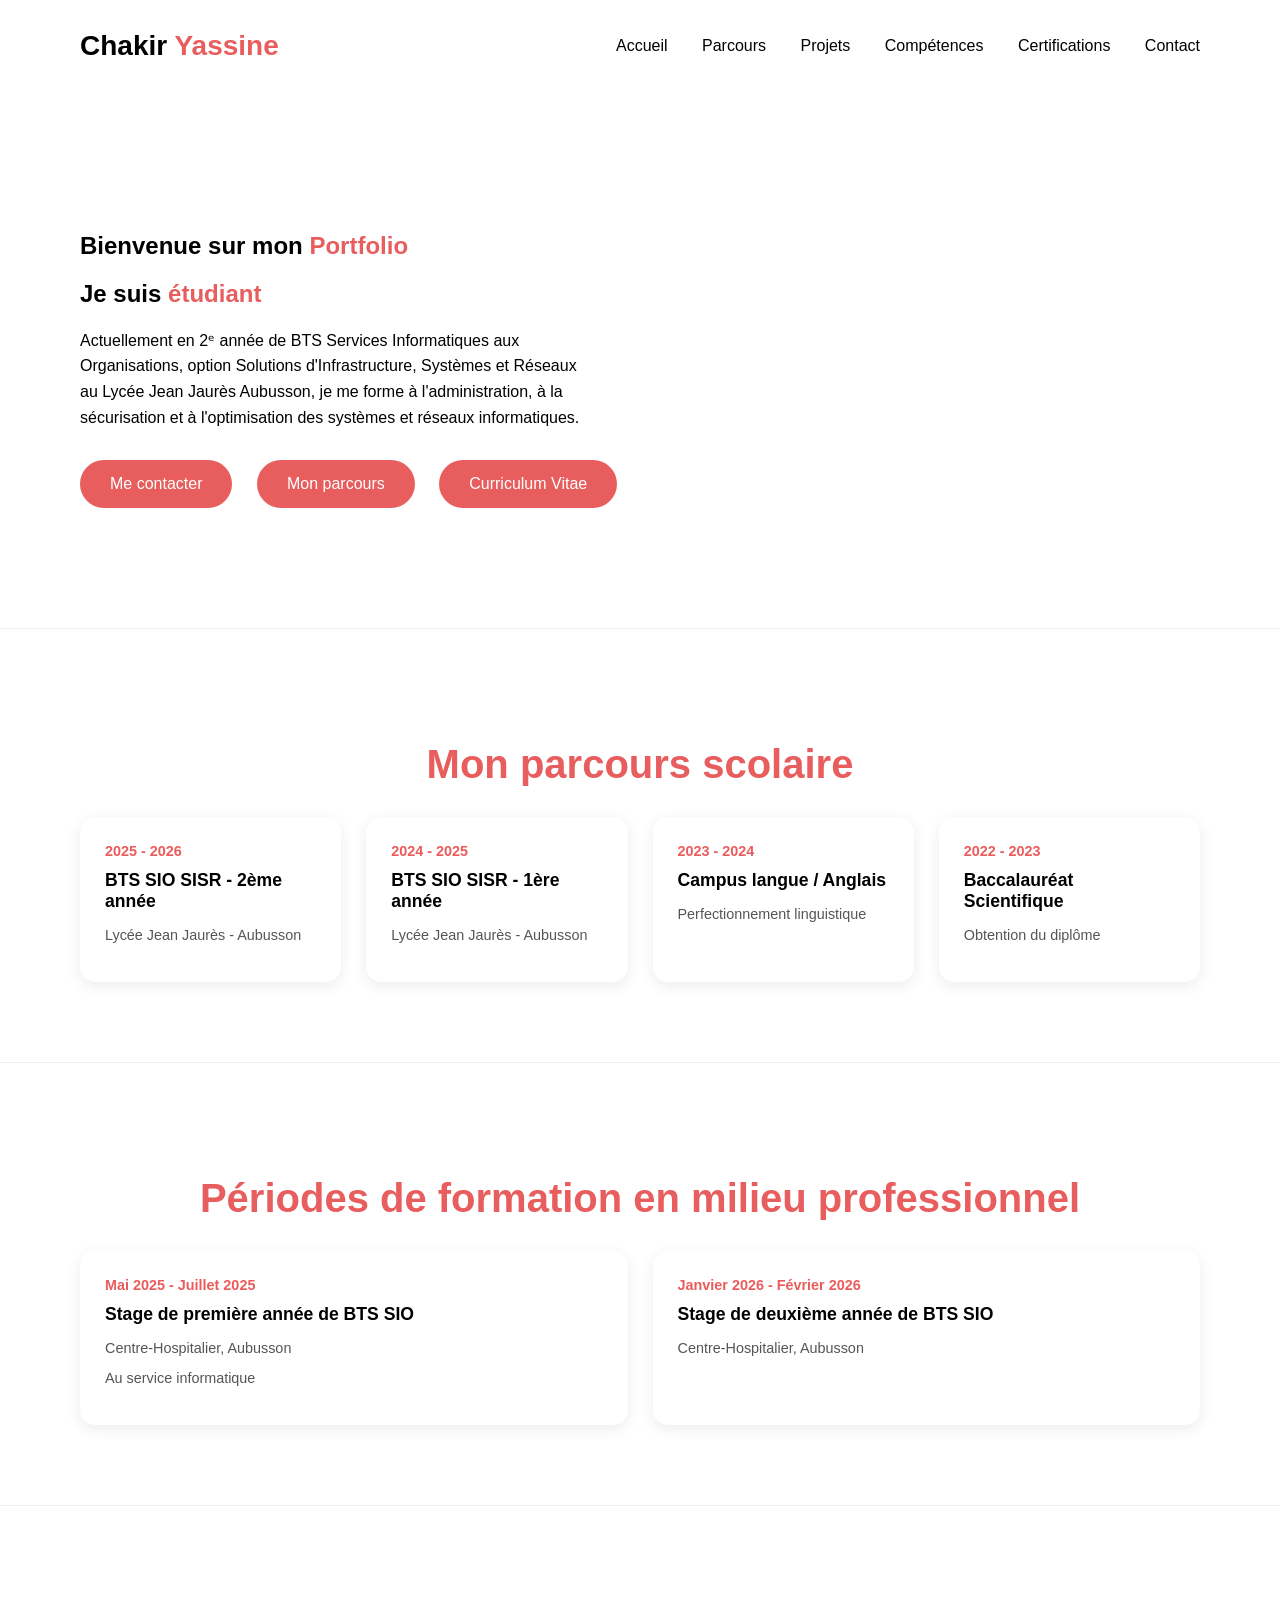
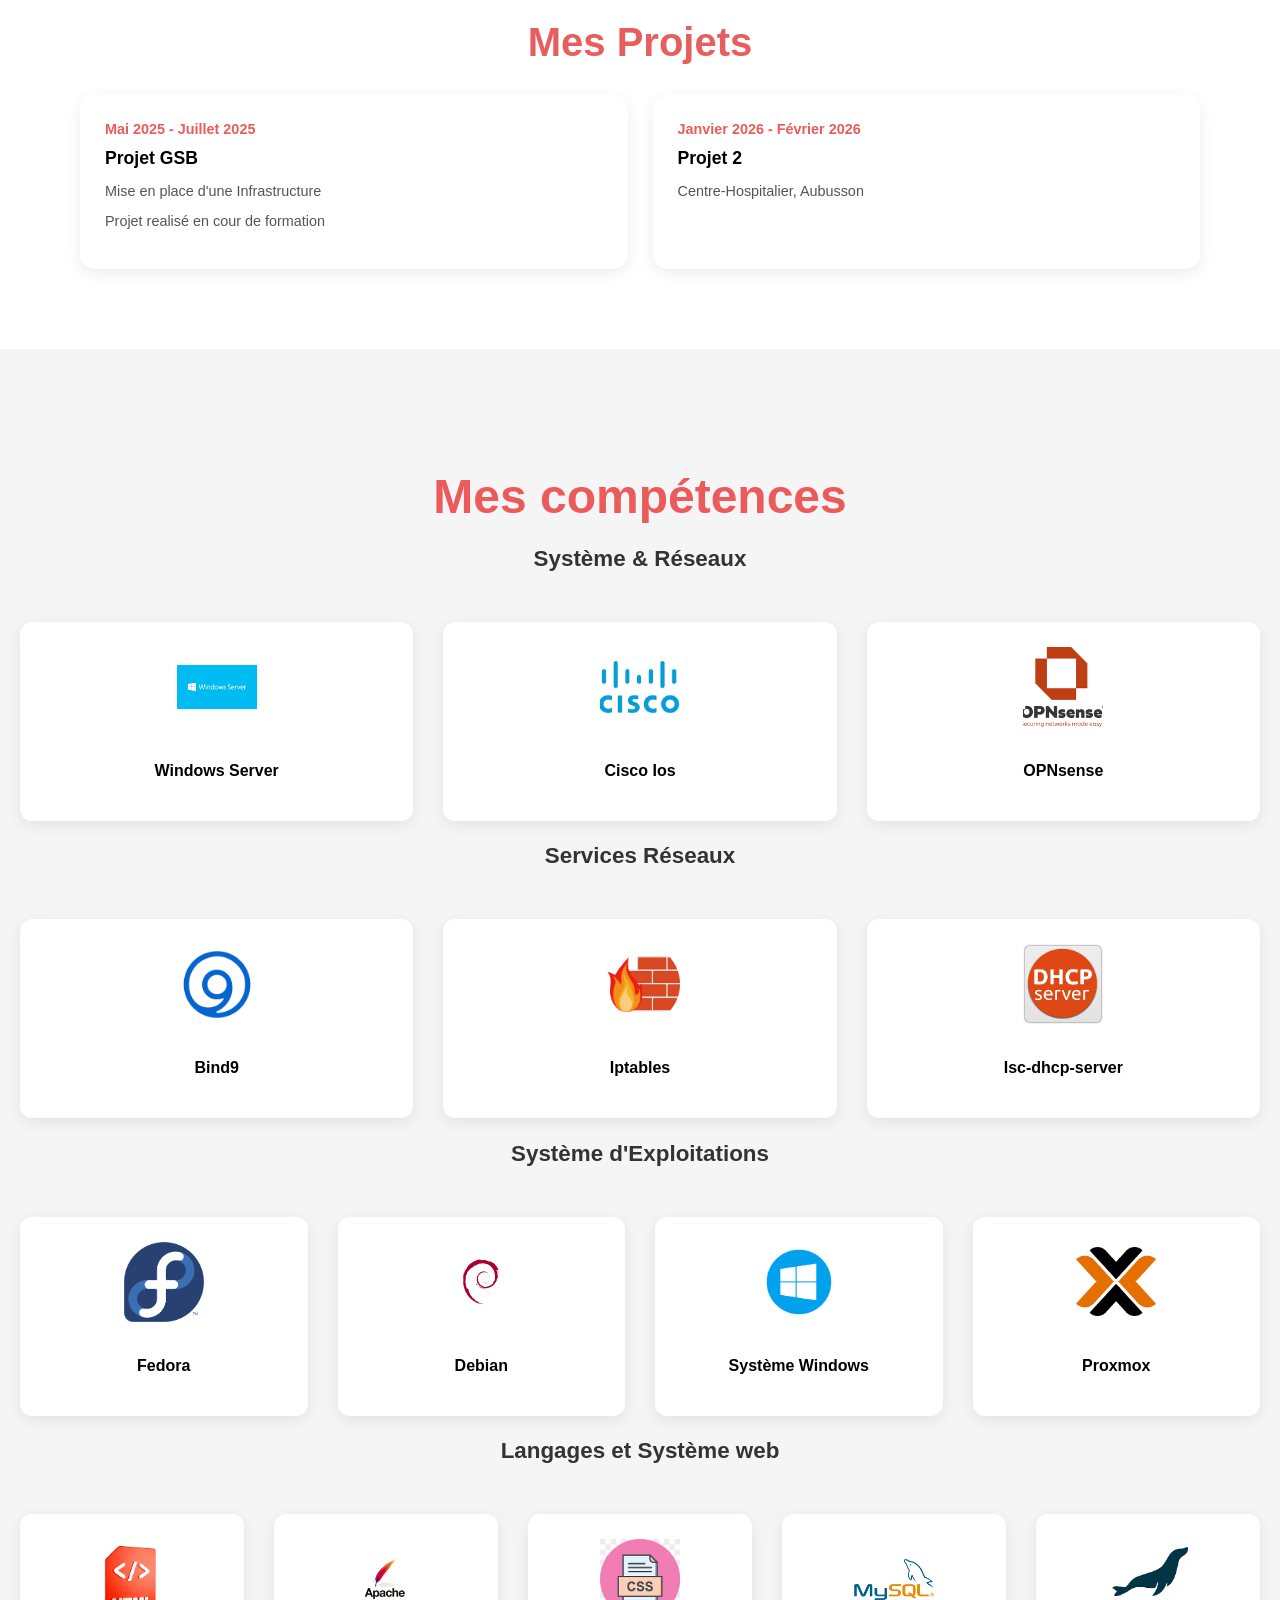
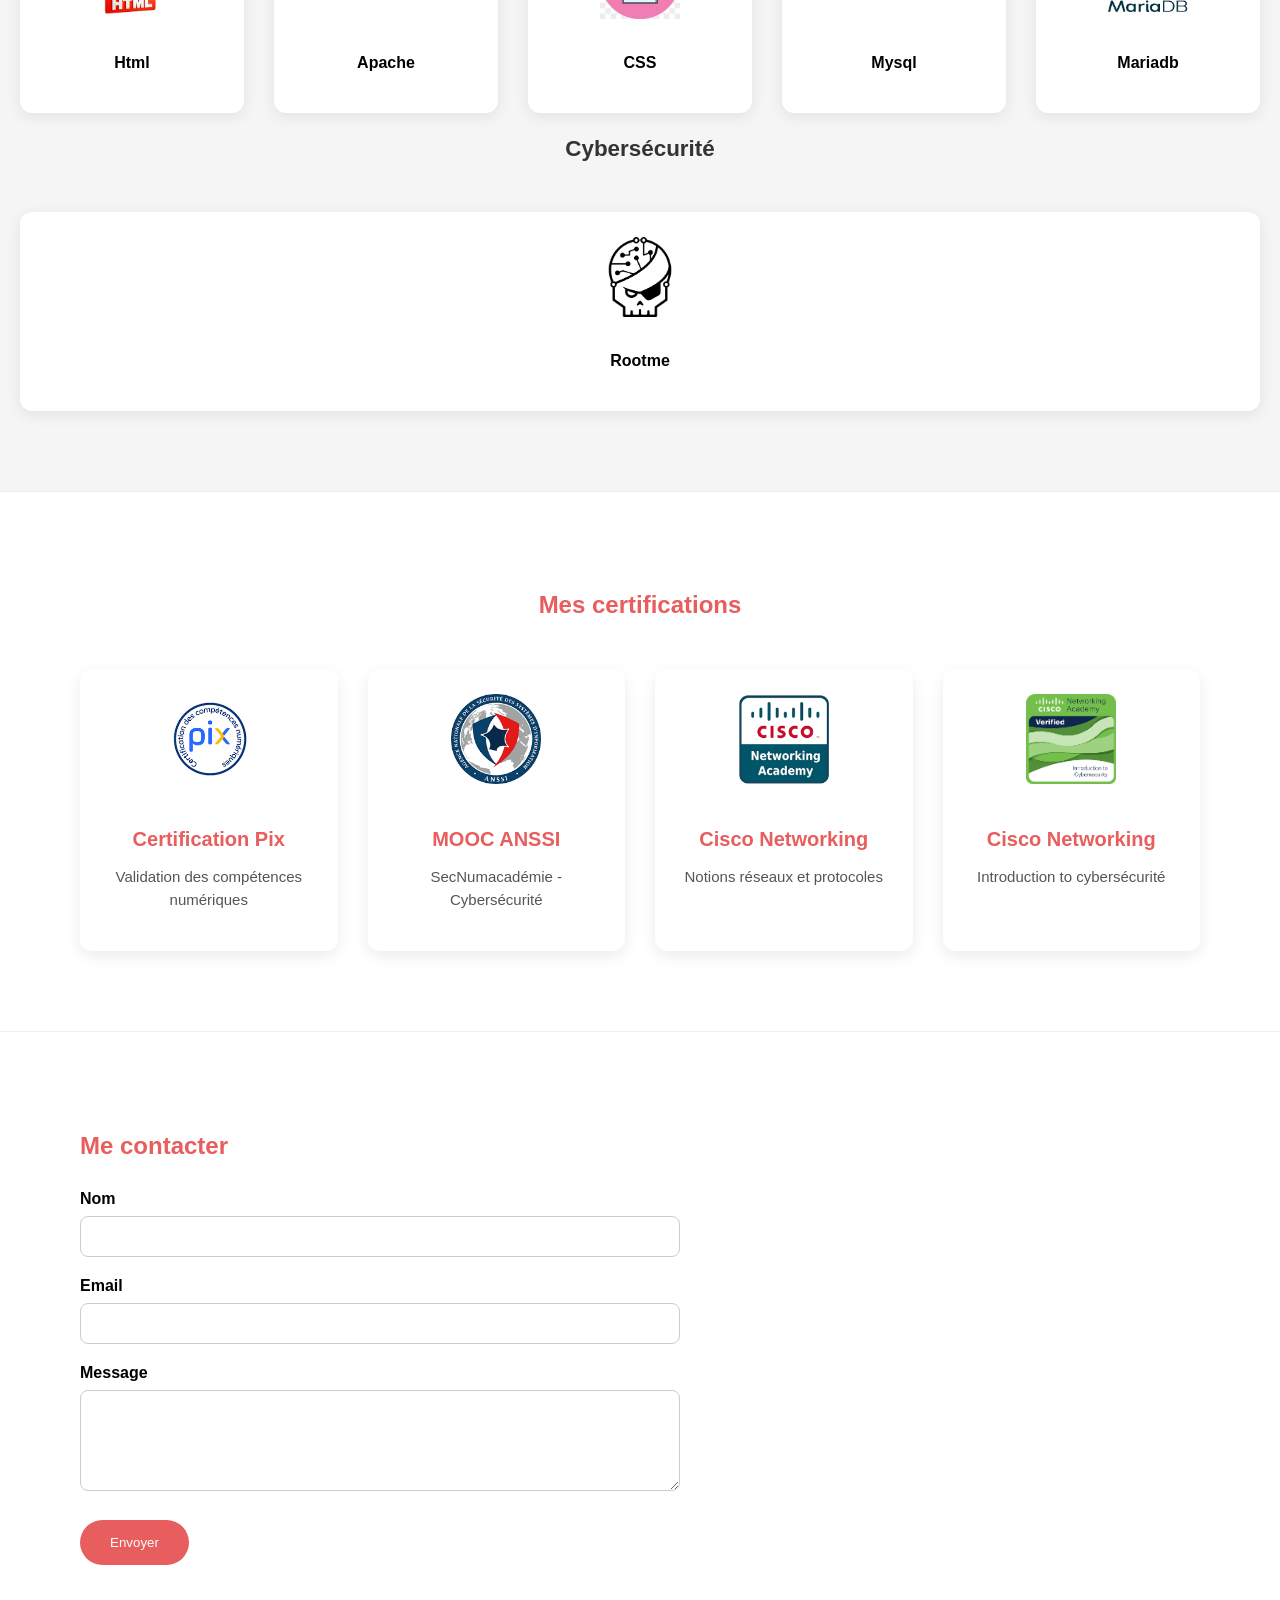
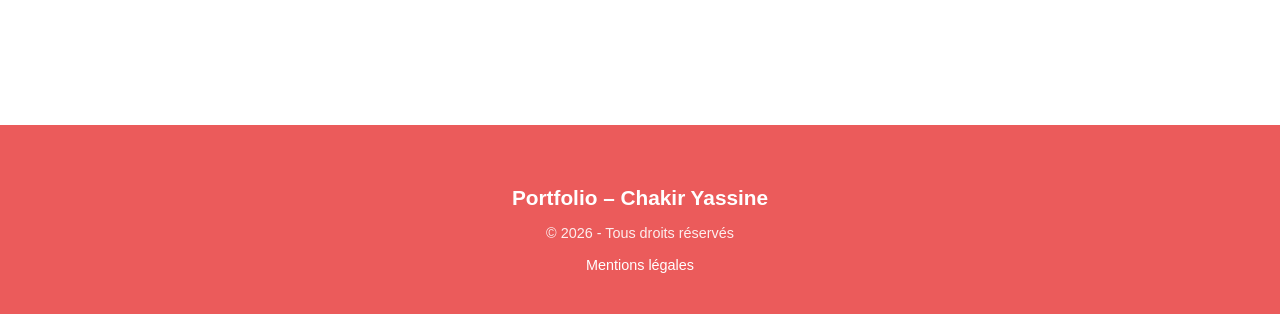
==== index.html @ 7762b2b7 "Update index.html" ====
<!DOCTYPE html>
<html lang="fr">

<head>
    <meta charset="UTF-8">
    <meta name="viewport" content="width=device-width, initial-scale=1.0">
    <title>Portfolio - Chakir Yassine</title>
    <link rel="stylesheet" href="style.css">
</head>

<body>

    <header>
        <div class="logo-nom">
            Chakir <span>Yassine</span>
        </div>

        <nav class="menu-navigation">
            <a href="#accueil">Accueil</a>
            <a href="#parcours">Parcours</a>
            <a href="#projets">Projets</a>
            <a href="#competences">Compétences</a>
            <a href="#certifications">Certifications</a>
            <a href="#contact">Contact</a>
        </nav>
    </header>

    <section id="accueil" class="section-accueil">
        <h1>Bienvenue sur mon <span>Portfolio</span></h1>
        <h2>Je suis <span>étudiant</span></h2>

        <p>
            Actuellement en 2ᵉ année de BTS Services Informatiques aux Organisations, option Solutions d'Infrastructure, Systèmes et Réseaux au Lycée Jean Jaurès Aubusson, je me forme à l'administration, à la sécurisation et à l'optimisation des systèmes et réseaux informatiques.
        </p>

        <div class="zone-boutons">
            <a href="#contact">Me contacter</a>
            <a href="#parcours">Mon parcours</a>
            <a href="cv/cv.pdf" target="_blank">Curriculum Vitae</a>
        </div>
    </section>

    <!-- ===== SECTION PARCOURS SCOLAIRE ===== -->
    <section id="parcours" class="section-contenu">
        <h2 class="titre-parcours">Mon parcours scolaire</h2>

        <div class="parcours-container">

            <a href="#popup-parcours1" class="parcours-card">
                <span class="date">2025 - 2026</span>
                <h3>BTS SIO SISR - 2ème année</h3>
                <p>Lycée Jean Jaurès - Aubusson</p>
            </a>

            <a href="#popup-parcours2" class="parcours-card">
                <span class="date">2024 - 2025</span>
                <h3>BTS SIO SISR - 1ère année</h3>
                <p>Lycée Jean Jaurès - Aubusson</p>
            </a>

            <a href="#popup-parcours3" class="parcours-card">
                <span class="date">2023 - 2024</span>
                <h3>Campus langue / Anglais</h3>
                <p>Perfectionnement linguistique</p>
            </a>

            <a href="#popup-parcours4" class="parcours-card">
                <span class="date">2022 - 2023</span>
                <h3>Baccalauréat Scientifique</h3>
                <p>Obtention du diplôme</p>
            </a>

        </div>
    </section>

    <!-- ===== POPUPS PARCOURS SCOLAIRE ===== -->
    <div id="popup-parcours1" class="popup">
        <div class="popup-content">
            <a href="#" class="close">&times;</a>
            <h2>BTS SIO SISR - 2ème année</h2>
            <p>Lycée Jean Jaurès - Aubusson (2025 - 2026)</p>
            <p>
                Deuxième année de BTS Services Informatiques aux Organisations, option Solutions d'Infrastructure, Systèmes et Réseaux.
                Approfondissement des compétences en administration réseau, sécurité et virtualisation.
            </p>
        </div>
    </div>

    <div id="popup-parcours2" class="popup">
        <div class="popup-content">
            <a href="#" class="close">&times;</a>
            <h2>BTS SIO SISR - 1ère année</h2>
            <p>Lycée Jean Jaurès - Aubusson (2024 - 2025)</p>
            <p>
                <p>
   <p>
    C'est au Lycée Jean Jaurès d'Aubusson que j'ai débuté ma première année de BTS SIO. 
    Cette année a été pour moi une véritable découverte de ce qui se cache réellement derrière 
    l'informatique : les systèmes, les réseaux, les serveurs, tout ce qui fait fonctionner les 
    machines et les échanges de données que l'on utilise au quotidien sans vraiment y penser. 
    J'ai commencé par apprendre les bases : les systèmes d'exploitation, les réseaux, la programmation, 
    la cybersécurité, ainsi que la gestion de projet et le droit du numérique, des matières qui m'ont 
    permis de comprendre les différents aspects du métier. En fin de deuxième semestre, j'ai dû choisir 
    une spécialité entre SLAM (développement logiciel) et SISR (infrastructure, systèmes et réseaux). 
    Mon intérêt pour l'administration réseau et les systèmes m'a naturellement orienté vers l'option SISR.
</p>
</p>
            </p>
			<img src="images/jamot.png" alt="Bts sio" class="popup-img">
			
        </div>
    </div>

    <div id="popup-parcours3" class="popup">
        <div class="popup-content">
            <a href="#" class="close">&times;</a>
            <h2>Campus langue / Anglais</h2>
            <p>Perfectionnement linguistique (2023 - 2024)</p>
            <p>
                <p>
    Durant cette période de 6 mois au sein du Campus Privé de Langue de Boulogne-Billancourt (Paris), 
    j'ai pu me consacrer entièrement à l'apprentissage et au perfectionnement de la langue anglaise. 
    Cette expérience m'a permis de renforcer ma compréhension orale et écrite, d'enrichir mon vocabulaire 
    et d'acquérir de nouvelles compétences linguistiques essentielles pour évoluer dans un environnement 
    professionnel international. Une étape clé dans mon parcours qui m'a donné les bases solides 
    nécessaires pour aborder sereinement le monde de l'informatique en anglais.
</p>
            </p>
			
			<img src="images/anglais.png" alt="Campus langue Anglais" class="popup-img">
			
        </div>
    </div>

    <div id="popup-parcours4" class="popup">
        <div class="popup-content">
            <a href="#" class="close">&times;</a>
            <h2>Baccalauréat Scientifique</h2>
            <p>Obtention du diplôme (2022 - 2023)</p>
            <p>
<p>
    J'ai obtenu mon Baccalauréat Série C au lycée Privée Kibala d'Anjouan, aux Comores. La Série C est une filière 
    scientifique dont les matières principales sont les Mathématiques, la Physique et les Sciences de 
    la Nature. Cette formation m'a apporté une solide base scientifique et un raisonnement logique 
    qui m'ont bien aidé dans la poursuite de mes études en informatique.
</p>
            </p>
			
			<img src="images/Bac.png" alt="Bac scientique" class="popup-img">
        </div>
    </div>

    <!-- ===== SECTION STAGES ===== -->
    <section id="stages" class="section-contenu">

        <h2 class="titre-parcours">Périodes de formation en milieu professionnel</h2>

        <div class="parcours-container">

            <a href="#popup-stage1" class="parcours-card">
                <span class="date">Mai 2025 - Juillet 2025</span>
                <h3>Stage de première année de BTS SIO</h3>
                <p>Centre-Hospitalier, Aubusson</p>
                <p>Au service informatique</p>
            </a>

            <a href="#popup-stage2" class="parcours-card">
                <span class="date">Janvier 2026 - Février 2026</span>
                <h3>Stage de deuxième année de BTS SIO</h3>
                <p>Centre-Hospitalier, Aubusson</p>
            </a>

        </div>

    </section>

    <!-- ===== POPUP STAGE 1 ===== -->
    <div id="popup-stage1" class="popup">
        <div class="popup-content">
            <a href="#" class="close">&times;</a>
            <h2>Stage Administrateur Réseau</h2>
            <p>
                Durant ce stage, j'ai configuré des VLAN, mis en place des règles firewall,
                supervisé le réseau et réalisé du dépannage.
            </p>
        </div>
    </div>

    <!-- ===== POPUP STAGE 2 ===== -->
    <div id="popup-stage2" class="popup">
        <div class="popup-content">
            <a href="#" class="close">&times;</a>
            <h2>Stage Technicien Informatique</h2>
            <p>
                Lors de ce stage, j'ai effectué de la maintenance informatique,
                installé des postes utilisateurs et assisté les utilisateurs.
            </p>
        </div>
    </div>

    <!-- ===== SECTION PROJETS ===== -->
    <section id="projets" class="section-contenu">

        <h2 class="titre-parcours">Mes Projets</h2>

        <div class="parcours-container">

            <a href="#popup-projet1" class="parcours-card">
                <span class="date">Mai 2025 - Juillet 2025</span>
                <h3>Projet GSB</h3>
                <p>Mise en place d'une Infrastructure</p>
                <p>Projet realisé en cour de formation</p>
            </a>

            <a href="#popup-projet2" class="parcours-card">
                <span class="date">Janvier 2026 - Février 2026</span>
                <h3>Projet 2</h3>
                <p>Centre-Hospitalier, Aubusson</p>
            </a>

        </div>

    </section>

    <!-- ===== POPUP PROJET 1 ===== -->
    <div id="popup-projet1" class="popup">
        <div class="popup-content">
            <a href="#" class="close">&times;</a>
            <h2>Projet GSB</h2>
            <p>
               Projet GSB — Mise en place d'une infrastructure réseau
Projet réalisé en équipe de 3 · BTS SIO SISR · 2026

		Contexte
Ce projet a été réalisé dans le cadre de notre formation BTS SIO option SISR. En groupe de 3, nous avons conçu et déployé une infrastructure réseau complète depuis zéro. Les tâches ont été réparties entre les membres de l'équipe et coordonnées via Notion, avec un espace partagé sur Google Drive pour centraliser toute la documentation.

Infrastructure mise en place
L'infrastructure repose sur du matériel physique : un routeur Cisco, un pare-feu Stormshield, un switch de niveau 3 et un switch de niveau 2, ainsi qu'un serveur HP ProLiant configuré en RAID 5. Sur ce serveur, nous avons déployé l'hyperviseur Proxmox hébergeant plusieurs machines virtuelles : OPNsense (pare-feu interne), Windows Server (Active Directory & DNS), des serveurs applicatifs (GLPI, NextCloud, LogAnalyzer), une base de données répliquée, un serveur de journalisation Rsyslog et un poste d'administration sous Fedora.

Organisation réseau
Le réseau comprend 24 VLANs, un plan d'adressage complet, et le routage est assuré entre les différents équipements avec du NAT vers Internet. Avant tout déploiement physique, l'infrastructure a été simulée sur Cisco Packet Tracer afin de valider le plan d'adressage et le fonctionnement global.

Répartition des tâches
Bien que chaque membre ait participé à toutes les étapes du projet, nous nous sommes réparti des responsabilités principales pour avancer efficacement. Pour ma part, je me suis concentré sur la configuration des services et des serveurs. J'ai pris en charge la mise en place du serveur LAP avec les services NextCloud, GLPI et LogAnalyzer, le déploiement de la base de données avec une réplication entre deux instances pour assurer la redondance, ainsi que la mise en œuvre d'une solution de haute disponibilité (HA) au niveau du LAP pour garantir la continuité de service.

Organisation de l'équipe
Nous avons utilisé Notion dès le début du projet pour organiser et suivre l'avancement des tâches. Toute la documentation (schéma réseau, plan d'adressage, fiches de flux) a été maintenue à jour en continu sur Google Drive tout au long du projet.


            </p>
			<img src="images/shema.png" alt="" class="popup-img">
        </div>
    </div>

    <!-- ===== POPUP PROJET 2 ===== -->
    <div id="popup-projet2" class="popup">
        <div class="popup-content">
            <a href="#" class="close">&times;</a>
            <h2>Projet 2</h2>
            <p>
                Lors de ce projet, j'ai effectué de la maintenance informatique,
                installé des postes utilisateurs et assisté les utilisateurs.
            </p>
        </div>
    </div>

    <section class="competences" id="competences">
        <div class="container">
            <h2 class="section-title">Mes compétences</h2>
            <p class="section-subtitle">Système & Réseaux</p>

            <div class="competences-grid">
                <div class="competence-card">
                    <img src="images/server.png" alt="Windows Server">
                    <p>Windows Server</p>
                </div>
                <div class="competence-card">
                    <img src="images/ciscoio.png" alt="Cisco Ios">
                    <p>Cisco Ios</p>
                </div>
                <div class="competence-card">
                    <img src="images/opnsense.png" alt="OPNsense">
                    <p>OPNsense</p>
                </div>
            </div>

            <p class="section-subtitle">Services Réseaux</p>
            <div class="competences-grid">
                <div class="competence-card">
                    <img src="images/bind9.png" alt="Bind9">
                    <p>Bind9</p>
                </div>
                <div class="competence-card">
                    <img src="images/iptable.png" alt="Iptables">
                    <p>Iptables</p>
                </div>
                <div class="competence-card">
                    <img src="images/dhcp.png" alt="Dhcp">
                    <p>Isc-dhcp-server</p>
                </div>
            </div>

            <p class="section-subtitle">Système d'Exploitations</p>
            <div class="competences-grid">
                <div class="competence-card">
                    <img src="images/fedora.png" alt="Fedora">
                    <p>Fedora</p>
                </div>
                <div class="competence-card">
                    <img src="images/debian.png" alt="Debian">
                    <p>Debian</p>
                </div>
                <div class="competence-card">
                    <img src="images/Windows.png" alt="Windows">
                    <p>Système Windows</p>
                </div>
                <div class="competence-card">
                    <img src="images/Proxmox.png" alt="Proxmox">
                    <p>Proxmox</p>
                </div>
            </div>

            <p class="section-subtitle">Langages et Système web</p>
            <div class="competences-grid">
                <div class="competence-card">
                    <img src="images/html.png" alt="Html">
                    <p>Html</p>
                </div>
                <div class="competence-card">
                    <img src="images/apache.png" alt="Apache">
                    <p>Apache</p>
                </div>
                <div class="competence-card">
                    <img src="images/css.png" alt="CSS">
                    <p>CSS</p>
                </div>
                <div class="competence-card">
                    <img src="images/mysql.png" alt="MYSQL">
                    <p>Mysql</p>
                </div>
                <div class="competence-card">
                    <img src="images/mariadb.png" alt="MARIADB">
                    <p>Mariadb</p>
                </div>
            </div>

            <p class="section-subtitle">Cybersécurité</p>
            <div class="competences-grid">
                <div class="competence-card">
                    <img src="images/rootme.png" alt="Rootme">
                    <p>Rootme</p>
                </div>
            </div>

        </div>
    </section>

    <section id="certifications" class="certifications">
        <h2>Mes certifications</h2>
        <div class="grille-certifs">
            <div class="carte-certif">
                <img src="images/pix.png" alt="Certification Pix">
                <h3>Certification Pix</h3>
                <p>Validation des compétences numériques</p>
            </div>
            <div class="carte-certif">
                <img src="images/mooc.png" alt="MOOC ANSSI">
                <h3>MOOC ANSSI</h3>
                <p>SecNumacadémie - Cybersécurité</p>
            </div>
            <div class="carte-certif">
                <img src="images/cisco.png" alt="Certification Cisco">
                <h3>Cisco Networking</h3>
                <p>Notions réseaux et protocoles</p>
            </div>
            <div class="carte-certif">
                <img src="images/cyber.png" alt="certification Cisco">
                <h3>Cisco Networking</h3>
                <p>Introduction to cybersécurité</p>
            </div>
        </div>
    </section>

    <section id="contact" class="section-contenu">
        <h2>Me contacter</h2>
        <form action="mailto:chakiryassinechk7@email.com" method="post" enctype="text/plain" class="formulaire-contact">
            <label for="nom">Nom</label>
            <input type="text" id="nom" name="nom" required>
            <label for="email">Email</label>
            <input type="email" id="email" name="email" required>
            <label for="message">Message</label>
            <textarea id="message" name="message" rows="5" required></textarea>
            <button type="submit">Envoyer</button>
        </form>
    </section>

    <footer class="footer">
        <div class="footer-container">
            <h3 class="footer-title">Portfolio – Chakir Yassine</h3>
            <p class="footer-text">© 2026 - Tous droits réservés</p>
            <div class="footer-links">
                <a href="mentions-legales.html">Mentions légales</a>
            </div>
        </div>
    </footer>

</body>

</html>
---- style.css ----
/* ===== STYLE GLOBAL ===== */

body {
    margin: 0;
    font-family: Arial, Helvetica, sans-serif;
    background: white;
    color: black;
}

/* ===== HEADER ===== */

header {
    display: flex;
    justify-content: space-between;
    align-items: center;
    padding: 30px 80px;
}

.logo-nom {
    font-size: 28px;
    font-weight: bold;
}

.logo-nom span {
    color: #e85d5d;
}

/* ===== MENU NAVIGATION ===== */

.menu-navigation a {
    margin-left: 30px;
    text-decoration: none;
    color: black;
    position: relative;
    padding-bottom: 6px;
    transition: 0.3s;
}

.menu-navigation a::after {
    content: "";
    position: absolute;
    left: 0;
    bottom: 0;
    width: 0;
    height: 2px;
    background-color: #e85d5d;
    transition: 0.3s;
}

.menu-navigation a:hover {
    color: #e85d5d;
}

.menu-navigation a:hover::after {
    width: 100%;
}

/* ===== SECTION ACCUEIL ===== */

.section-accueil {
    padding: 120px 80px;
}

.section-accueil h1 span,
.section-accueil h2 span {
    color: #e85d5d;
}

.section-accueil p {
    max-width: 500px;
    line-height: 1.6;
}

.zone-boutons {
    margin-top: 30px;
}

.zone-boutons a {
    display: inline-block;
    margin-right: 20px;
    padding: 15px 30px;
    background: #e85d5d;
    color: white;
    border-radius: 30px;
    text-decoration: none;
    transition: 0.3s;
}

.zone-boutons a:hover {
    opacity: 0.9;
}

/* ===== SECTIONS GENERALES ===== */

.section-contenu {
    padding: 80px;
    border-top: 1px solid #eee;
}

.section-contenu h2 {
    color: #e85d5d;
    margin-bottom: 30px;
}

.section-contenu ul {
    padding-left: 20px;
    line-height: 1.8;
}

/* ===== CERTIFICATIONS ===== */

.certifications {
    padding: 80px;
    border-top: 1px solid #eee;
    text-align: center;
}

.certifications h2 {
    color: #e85d5d;
    margin-bottom: 50px;
}

.grille-certifs {
    display: grid;
    grid-template-columns: repeat(auto-fit, minmax(220px, 1fr));
    gap: 30px;
}

.carte-certif {
    background: white;
    padding: 25px 20px;
    border-radius: 12px;
    box-shadow: 0 5px 15px rgba(0, 0, 0, 0.08);
    transition: 0.3s;
}

.carte-certif:hover {
    transform: translateY(-5px);
}

.carte-certif img {
    width: 90px;
    height: 90px;
    object-fit: contain;
    margin-bottom: 20px;
}

.carte-certif h3 {
    color: #e85d5d;
    margin-bottom: 10px;
    font-size: 20px;
}

.carte-certif p {
    color: #555;
    font-size: 15px;
    line-height: 1.5;
}

/* ===== FORMULAIRE ===== */

.formulaire-contact {
    max-width: 600px;
}

.formulaire-contact label {
    display: block;
    margin-top: 20px;
    font-weight: bold;
}

.formulaire-contact input,
.formulaire-contact textarea {
    width: 100%;
    padding: 12px;
    margin-top: 8px;
    border-radius: 8px;
    border: 1px solid #ccc;
    box-sizing: border-box;
}

.formulaire-contact button {
    margin-top: 25px;
    padding: 15px 30px;
    background: #e85d5d;
    color: white;
    border: none;
    border-radius: 30px;
    cursor: pointer;
    transition: 0.3s;
}

.formulaire-contact button:hover {
    opacity: 0.9;
}

.competences {
  padding: 80px 20px;
  background: #f5f5f5;
}

.competences .section-title {
  text-align: center;
  font-size: 3rem;
  color: #eb5b5b;
  margin-bottom: 10px;
}

.competences .section-subtitle {
  text-align: center;
  font-size: 1.4rem;
  color: #333;
  margin-bottom: 50px;
  font-weight: 600;
}

.competences-grid {
  display: grid;
  grid-template-columns: repeat(auto-fit, minmax(180px, 1fr));
  gap: 30px;
}

.competence-card {
  background: #fff;
  border-radius: 12px;
  padding: 25px;
  text-align: center;
  box-shadow: 0 4px 15px rgba(0,0,0,0.08);
  transition: transform 0.3s ease;
}

.competence-card:hover {
  transform: translateY(-5px);
}

.competence-card img {
  width: 80px;
  height: 80px;
  object-fit: contain;
  margin-bottom: 15px;
}

.competence-card p {
  font-size: 1rem;
  font-weight: 600;
  color: #000;
}

.titre-parcours {
  text-align: center;
  color: #eb5b5b;
  font-size: 2.5rem;
  margin-bottom: 50px;
}

.parcours-container {
  display: grid;
  grid-template-columns: repeat(auto-fit, minmax(250px, 1fr));
  gap: 25px;
}

.parcours-card {
  background: #fff;
  padding: 25px;
  border-radius: 15px;
  box-shadow: 0 4px 15px rgba(0,0,0,0.08);
  transition: transform 0.3s ease;
  text-decoration: none;
  color: inherit;
}

.parcours-card:hover {
  transform: translateY(-5px);
}

.parcours-card .date {
  color: #eb5b5b;
  font-weight: bold;
  font-size: 0.9rem;
}

.parcours-card h3 {
  margin: 10px 0;
  font-size: 1.1rem;
  color: #000;
}

.parcours-card p {
  color: #555;
  font-size: 0.9rem;
}

/* ===== POPUP ===== */

.popup {
  position: fixed;
  top: 0;
  left: 0;
  width: 100%;
  height: 100%;
  background: rgba(0,0,0,0.6);
  display: none;
  justify-content: center;
  align-items: center;
  z-index: 1000;
}

.popup:target {
  display: flex;
}

/* Fenêtre agrandie */
.popup-content {
  background: #fff;
  padding: 50px 45px;
  border-radius: 15px;
  width: 680px;
  max-width: 90vw;
  max-height: 80vh;
  overflow-y: auto;
  text-align: left;
  position: relative;
}

.popup-content h2 {
  color: #e85d5d;
  margin-top: 0;
  margin-bottom: 15px;
  font-size: 1.6rem;
}

.popup-content p {
  color: #333;
  line-height: 1.7;
  font-size: 1rem;
  margin-bottom: 12px;
}

.close {
  position: absolute;
  top: 15px;
  right: 20px;
  font-size: 28px;
  text-decoration: none;
  color: black;
}

/* ===== FOOTER ===== */

.footer {
  background: #eb5b5b;
  color: #ffffff;
  padding: 40px 20px;
  margin-top: 80px;
}

.footer-container {
  max-width: 1000px;
  margin: 0 auto;
  text-align: center;
}

.footer-title {
  font-size: 1.3rem;
  margin-bottom: 10px;
  font-weight: 600;
}

.footer-text {
  font-size: 0.9rem;
  margin-bottom: 15px;
  opacity: 0.9;
}

.footer-links a {
  color: #ffffff;
  text-decoration: none;
  font-size: 0.9rem;
  font-weight: 500;
  margin: 0 5px;
}

.separator {
  margin: 0 5px;
}

.footer-links a:hover {
  text-decoration: underline;
}

.popup-img {
  width: 50%;
  border-radius: 8px;
  margin-top: 15px;
  display: block;
  margin-left: auto;
  margin-right: auto;
}
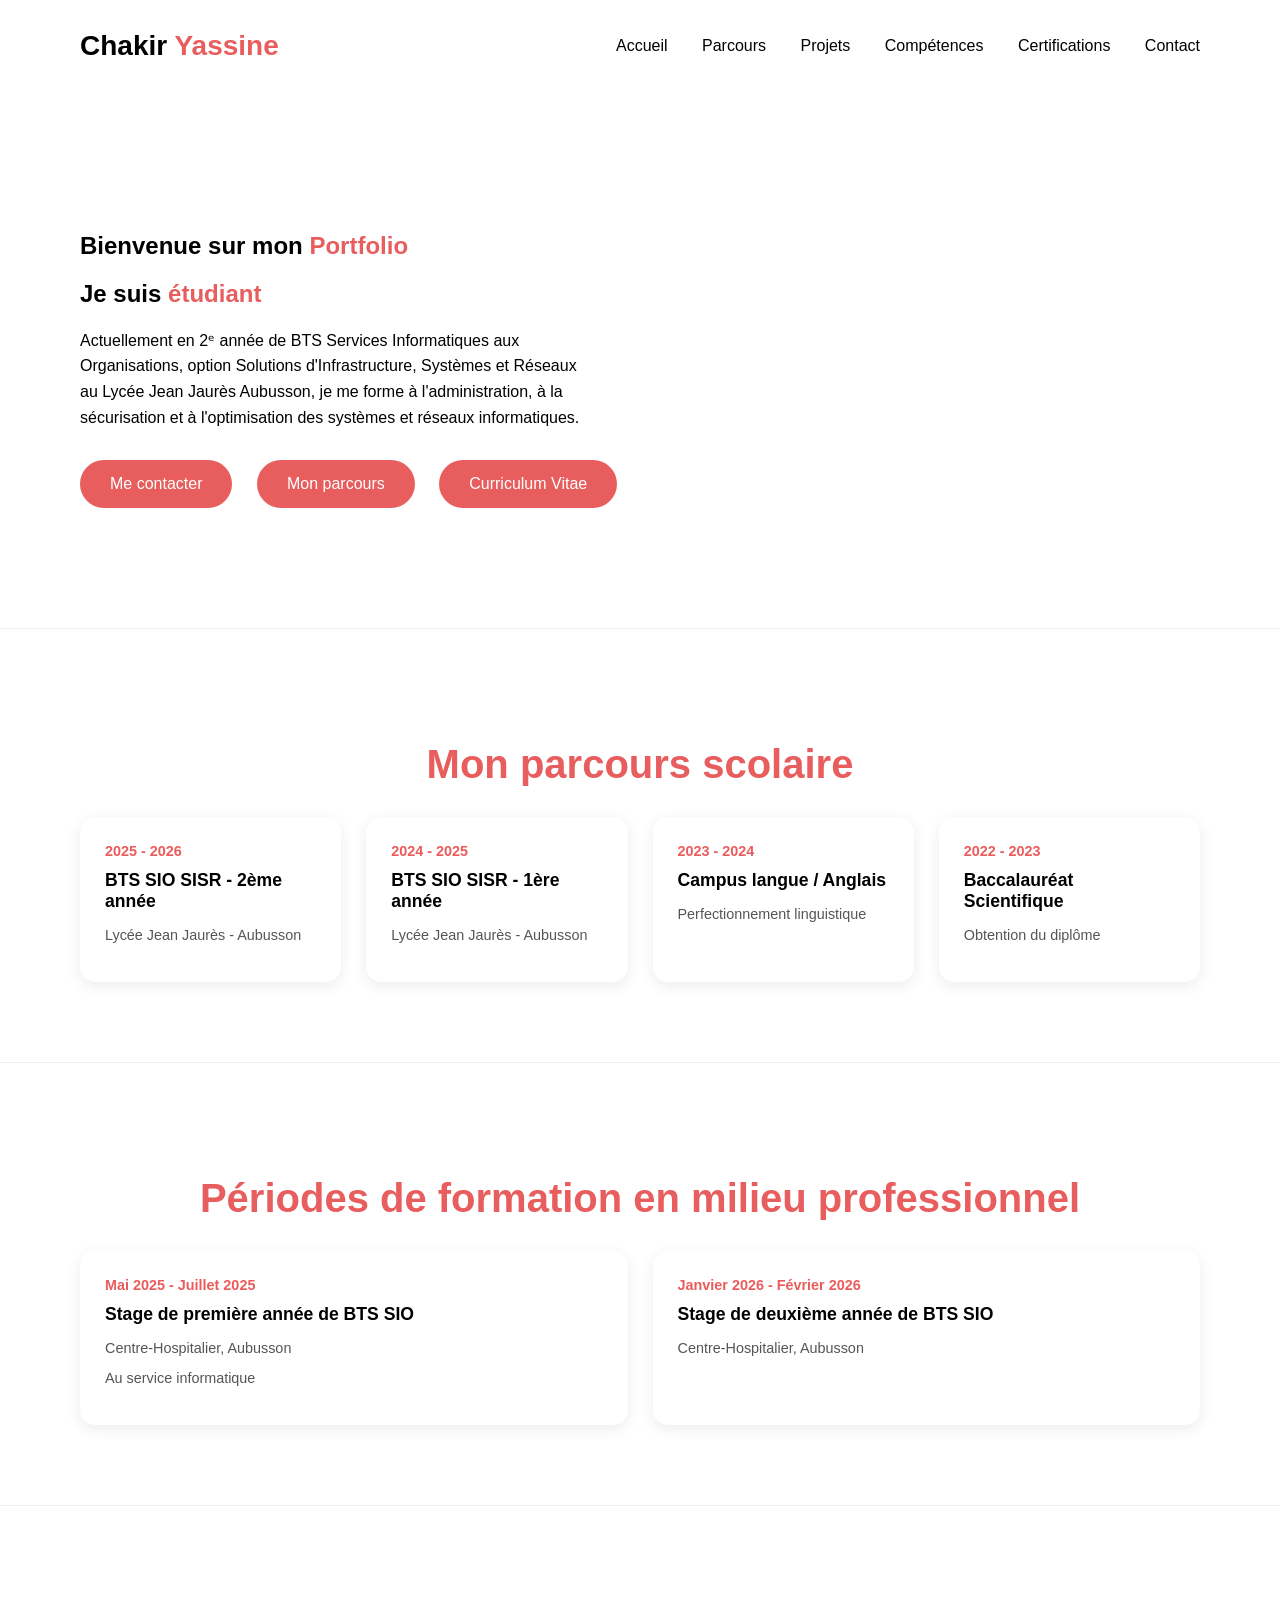
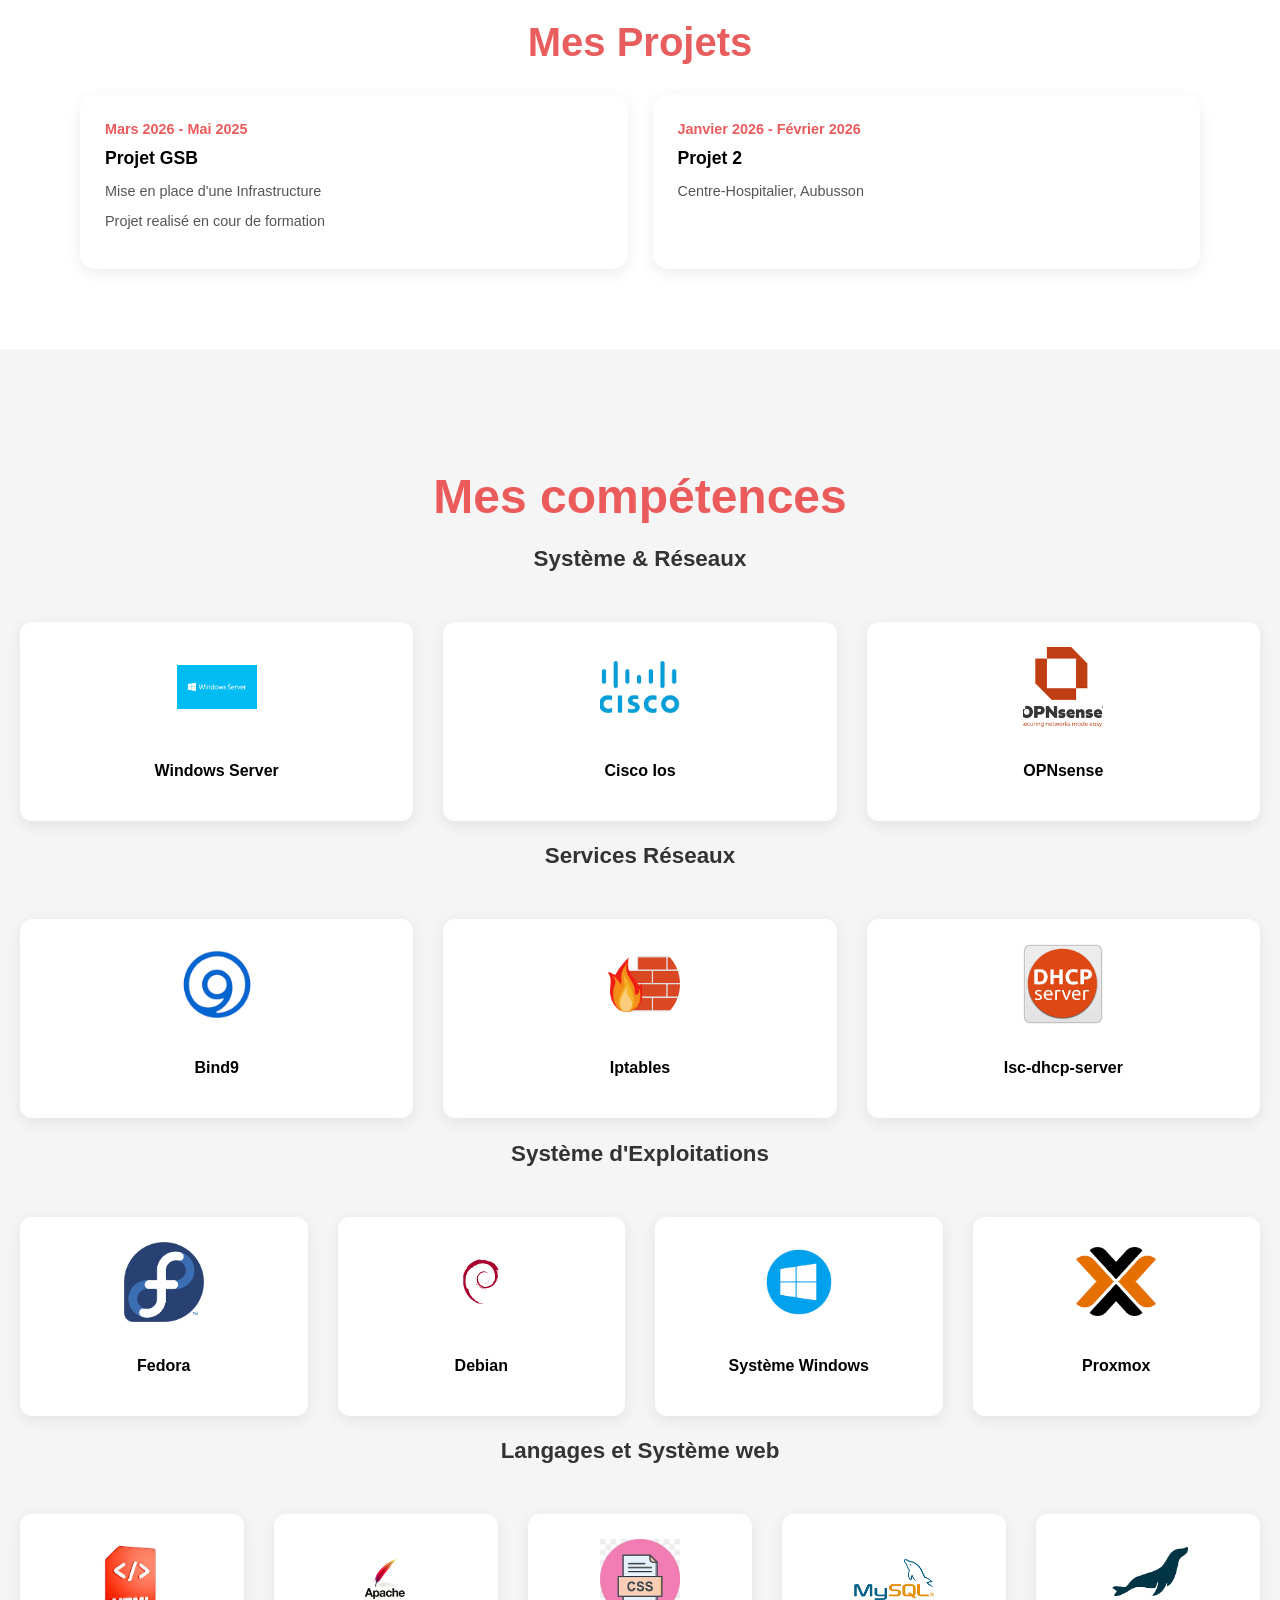
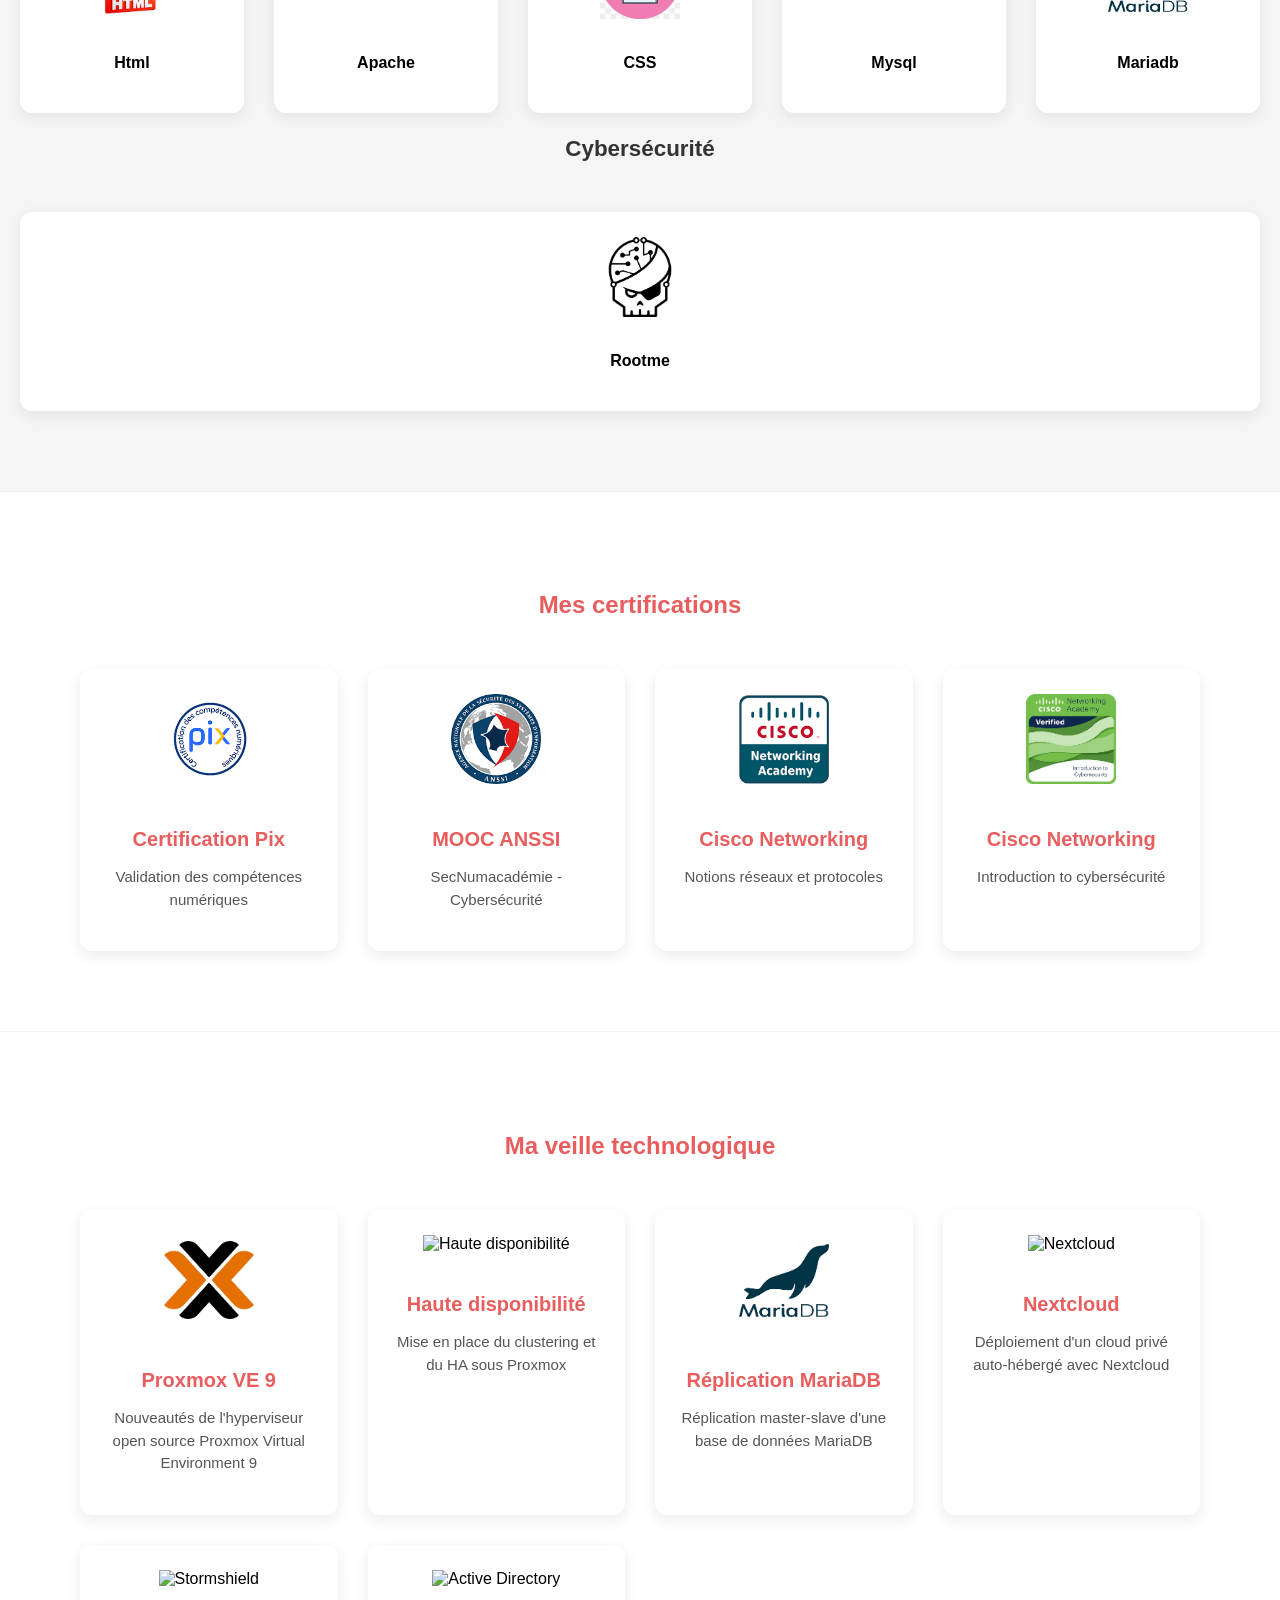
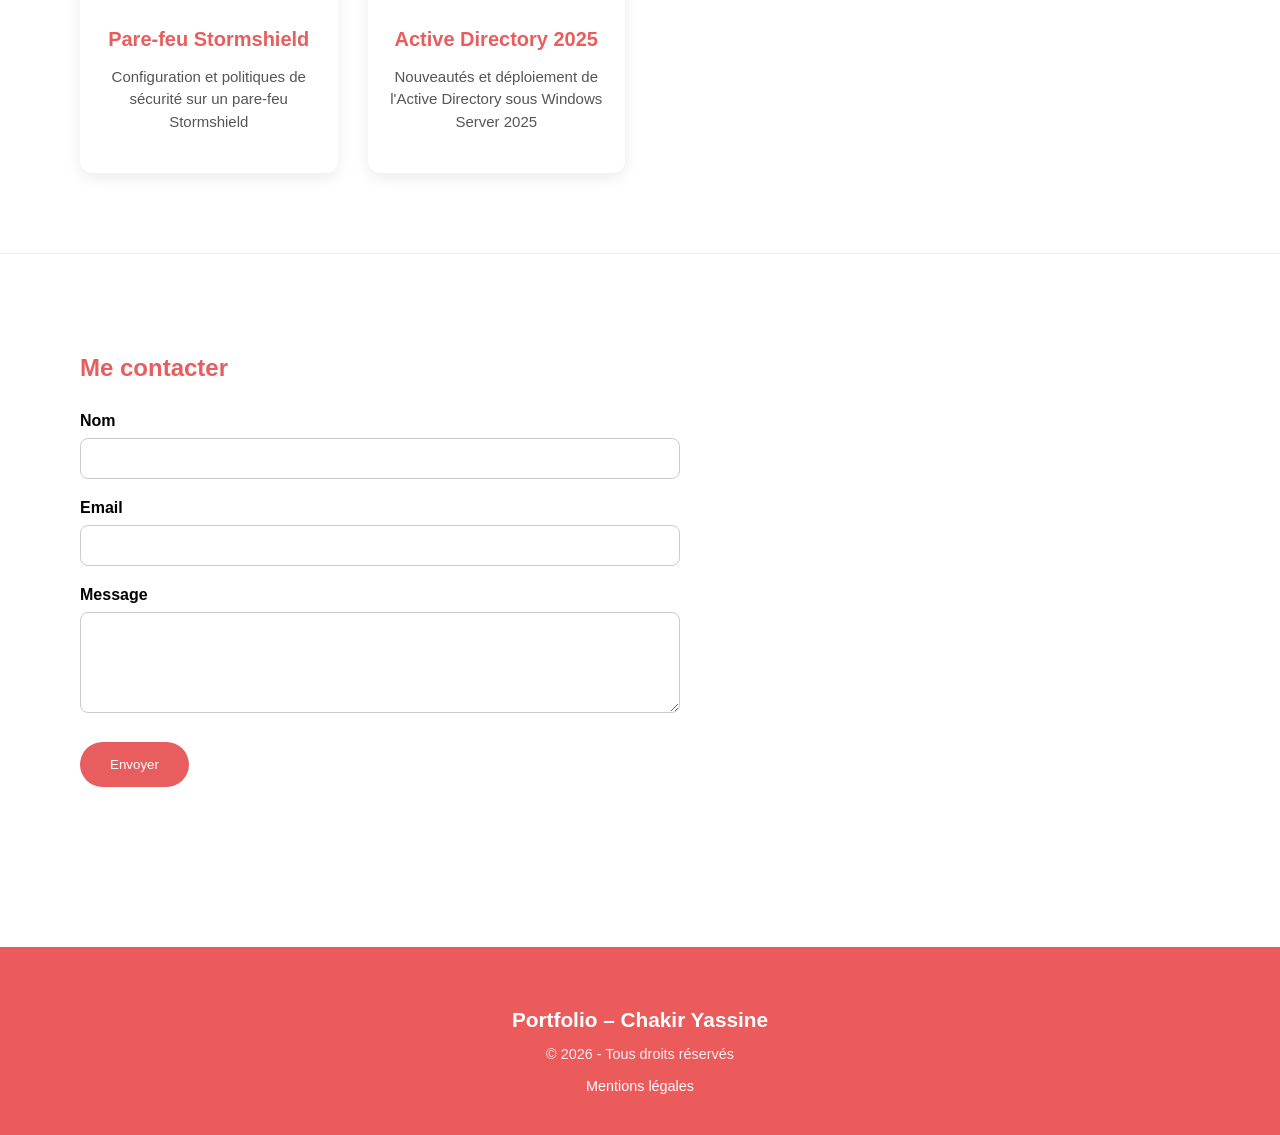
==== commit fef4f0e1: "mon portfolio" ====
--- a/index.html
+++ b/index.html
@@ -206,7 +206,7 @@
         <div class="parcours-container">
 
             <a href="#popup-projet1" class="parcours-card">
-                <span class="date">Mai 2025 - Juillet 2025</span>
+                <span class="date">Mars 2026 -  Mai 2025</span>
                 <h3>Projet GSB</h3>
                 <p>Mise en place d'une Infrastructure</p>
                 <p>Projet realisé en cour de formation</p>
@@ -234,17 +234,20 @@
 		Contexte
 Ce projet a été réalisé dans le cadre de notre formation BTS SIO option SISR. En groupe de 3, nous avons conçu et déployé une infrastructure réseau complète depuis zéro. Les tâches ont été réparties entre les membres de l'équipe et coordonnées via Notion, avec un espace partagé sur Google Drive pour centraliser toute la documentation.
 
-Infrastructure mise en place
+Infrastructure mise en place:
 L'infrastructure repose sur du matériel physique : un routeur Cisco, un pare-feu Stormshield, un switch de niveau 3 et un switch de niveau 2, ainsi qu'un serveur HP ProLiant configuré en RAID 5. Sur ce serveur, nous avons déployé l'hyperviseur Proxmox hébergeant plusieurs machines virtuelles : OPNsense (pare-feu interne), Windows Server (Active Directory & DNS), des serveurs applicatifs (GLPI, NextCloud, LogAnalyzer), une base de données répliquée, un serveur de journalisation Rsyslog et un poste d'administration sous Fedora.
 
-Organisation réseau
+
+Organisation réseau:
 Le réseau comprend 24 VLANs, un plan d'adressage complet, et le routage est assuré entre les différents équipements avec du NAT vers Internet. Avant tout déploiement physique, l'infrastructure a été simulée sur Cisco Packet Tracer afin de valider le plan d'adressage et le fonctionnement global.
 
-Répartition des tâches
+
+Répartition des tâches:
 Bien que chaque membre ait participé à toutes les étapes du projet, nous nous sommes réparti des responsabilités principales pour avancer efficacement. Pour ma part, je me suis concentré sur la configuration des services et des serveurs. J'ai pris en charge la mise en place du serveur LAP avec les services NextCloud, GLPI et LogAnalyzer, le déploiement de la base de données avec une réplication entre deux instances pour assurer la redondance, ainsi que la mise en œuvre d'une solution de haute disponibilité (HA) au niveau du LAP pour garantir la continuité de service.
 
-Organisation de l'équipe
-Nous avons utilisé Notion dès le début du projet pour organiser et suivre l'avancement des tâches. Toute la documentation (schéma réseau, plan d'adressage, fiches de flux) a été maintenue à jour en continu sur Google Drive tout au long du projet.
+
+Répartition des tâches:
+Bien que chaque membre ait participé à toutes les étapes du projet, nous nous sommes réparti des responsabilités principales pour avancer efficacement. Sur Proxmox, je me suis concentré sur la mise en place du serveur LAP hébergeant les services NextCloud et GLPI, le déploiement de la base de données avec une réplication entre deux instances pour assurer la redondance, ainsi que la mise en œuvre d'une solution de haute disponibilité (HA) au niveau du LAP. J'ai également configuré le DNS sur Windows Server pour le domaine intranet, en assurant la résolution des différents services que j'avais mis en place.
 
 
             </p>
@@ -380,6 +383,52 @@
             </div>
         </div>
     </section>
+	
+	<section id="veille" class="certifications">
+    <h2>Ma veille technologique</h2>
+    <div class="grille-certifs">
+
+        <a href="https://www.lebigdata.fr/proxmox-ve-9-0" target="_blank" class="carte-certif" style="text-decoration:none; color:inherit;">
+            <img src="images/proxmox.png" alt="Proxmox VE 9">
+            <h3>Proxmox VE 9</h3>
+            <p>Nouveautés de l'hyperviseur open source Proxmox Virtual Environment 9</p>
+        </a>
+
+        <a href="https://www.it-connect.fr/haute-disponibilite-proxmox/" target="_blank" class="carte-certif" style="text-decoration:none; color:inherit;">
+            <img src="images/ha.png" alt="Haute disponibilité">
+            <h3>Haute disponibilité</h3>
+            <p>Mise en place du clustering et du HA sous Proxmox</p>
+        </a>
+
+        <a href="https://www.it-connect.fr/replication-mariadb/" target="_blank" class="carte-certif" style="text-decoration:none; color:inherit;">
+            <img src="images/mariadb.png" alt="Réplication MariaDB">
+            <h3>Réplication MariaDB</h3>
+            <p>Réplication master-slave d'une base de données MariaDB</p>
+        </a>
+
+        <a href="https://www.it-connect.fr/nextcloud-installation/" target="_blank" class="carte-certif" style="text-decoration:none; color:inherit;">
+            <img src="images/nextcloud.png" alt="Nextcloud">
+            <h3>Nextcloud</h3>
+            <p>Déploiement d'un cloud privé auto-hébergé avec Nextcloud</p>
+        </a>
+
+        <a href="https://www.it-connect.fr/pare-feu-stormshield/" target="_blank" class="carte-certif" style="text-decoration:none; color:inherit;">
+            <img src="images/stormshield.png" alt="Stormshield">
+            <h3>Pare-feu Stormshield</h3>
+            <p>Configuration et politiques de sécurité sur un pare-feu Stormshield</p>
+        </a>
+
+        <a href="https://www.it-connect.fr/active-directory-windows-server-2025/" target="_blank" class="carte-certif" style="text-decoration:none; color:inherit;">
+            <img src="images/ad.png" alt="Active Directory">
+            <h3>Active Directory 2025</h3>
+            <p>Nouveautés et déploiement de l'Active Directory sous Windows Server 2025</p>
+        </a>
+
+    </div>
+</section>
+	
+	
+	
 
     <section id="contact" class="section-contenu">
         <h2>Me contacter</h2>
--- a/style.css
+++ b/style.css
@@ -395,4 +395,15 @@
   display: block;
   margin-left: auto;
   margin-right: auto;
+}
+
+.carte-certif a {
+    text-decoration: none;
+    color: inherit;
+}
+
+.carte-certif:hover {
+    transform: translateY(-5px);
+    transition: transform 0.2s ease;
+    cursor: pointer;
 }
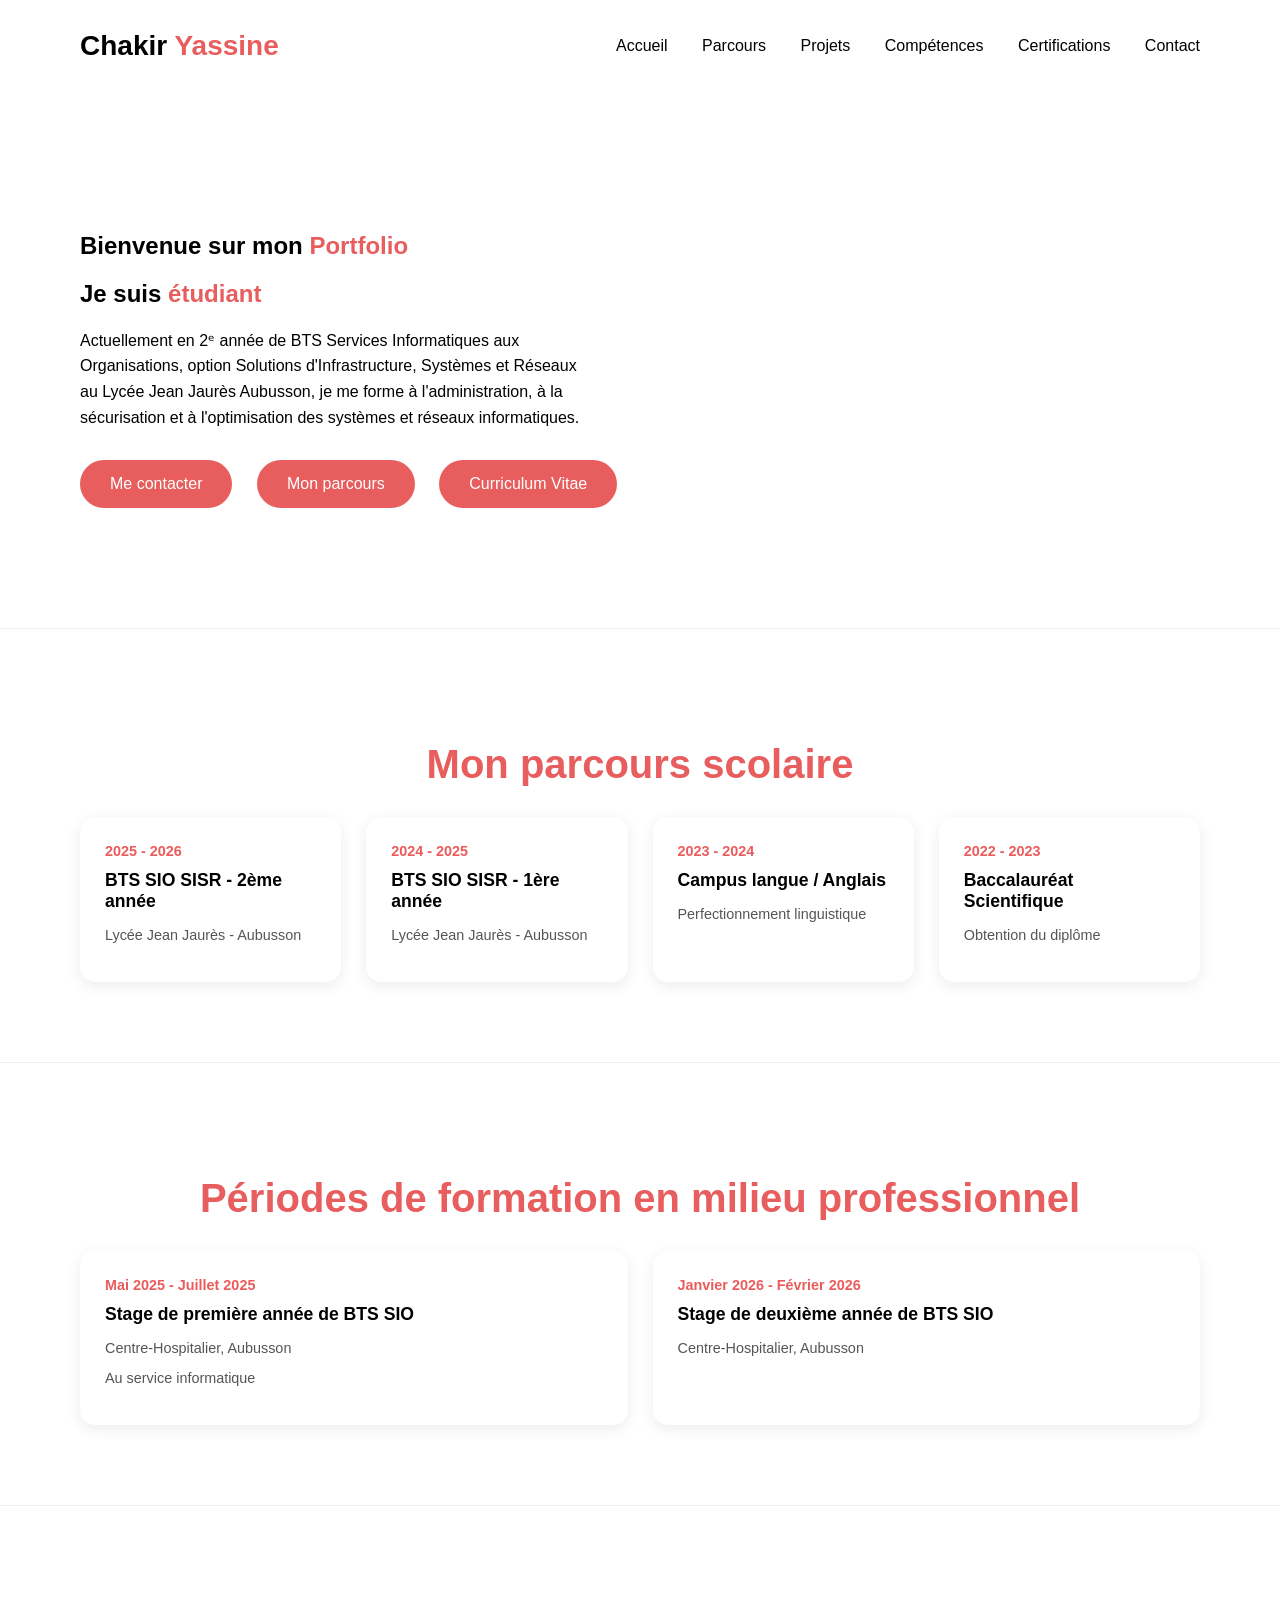
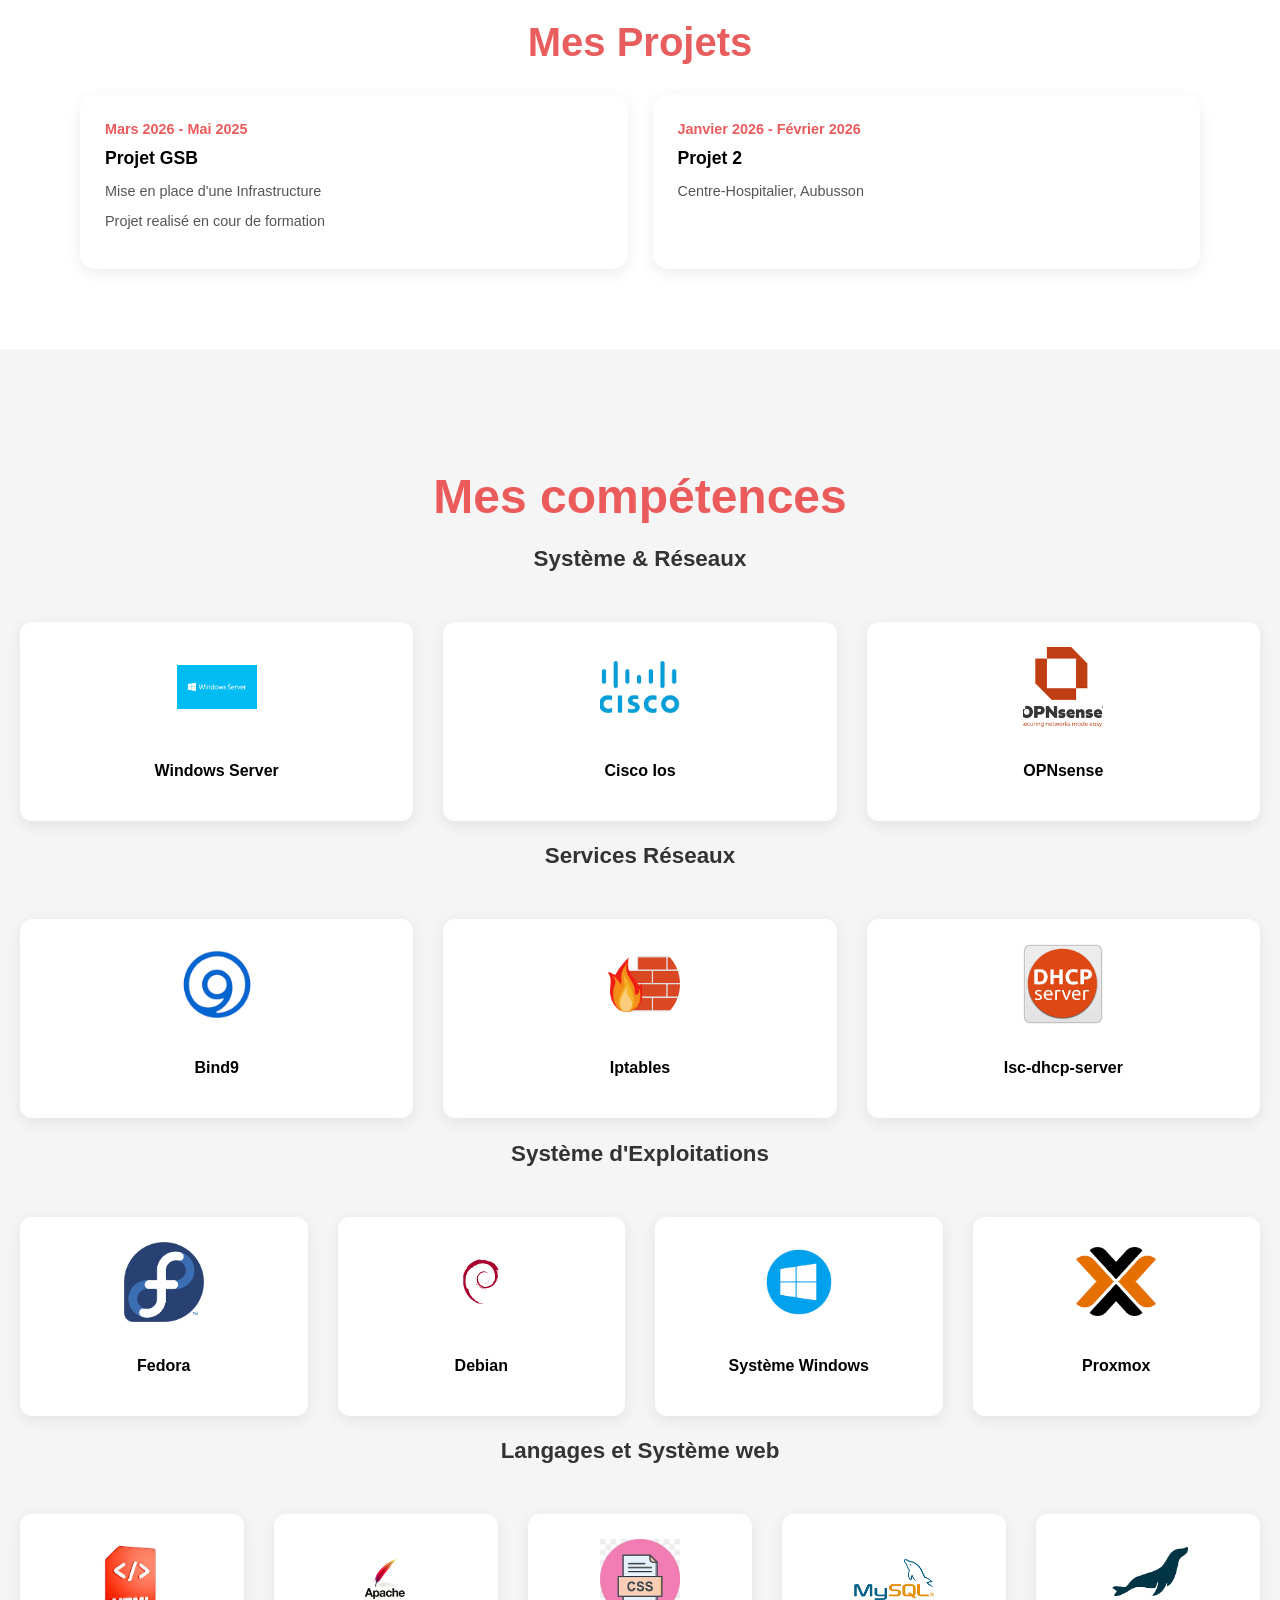
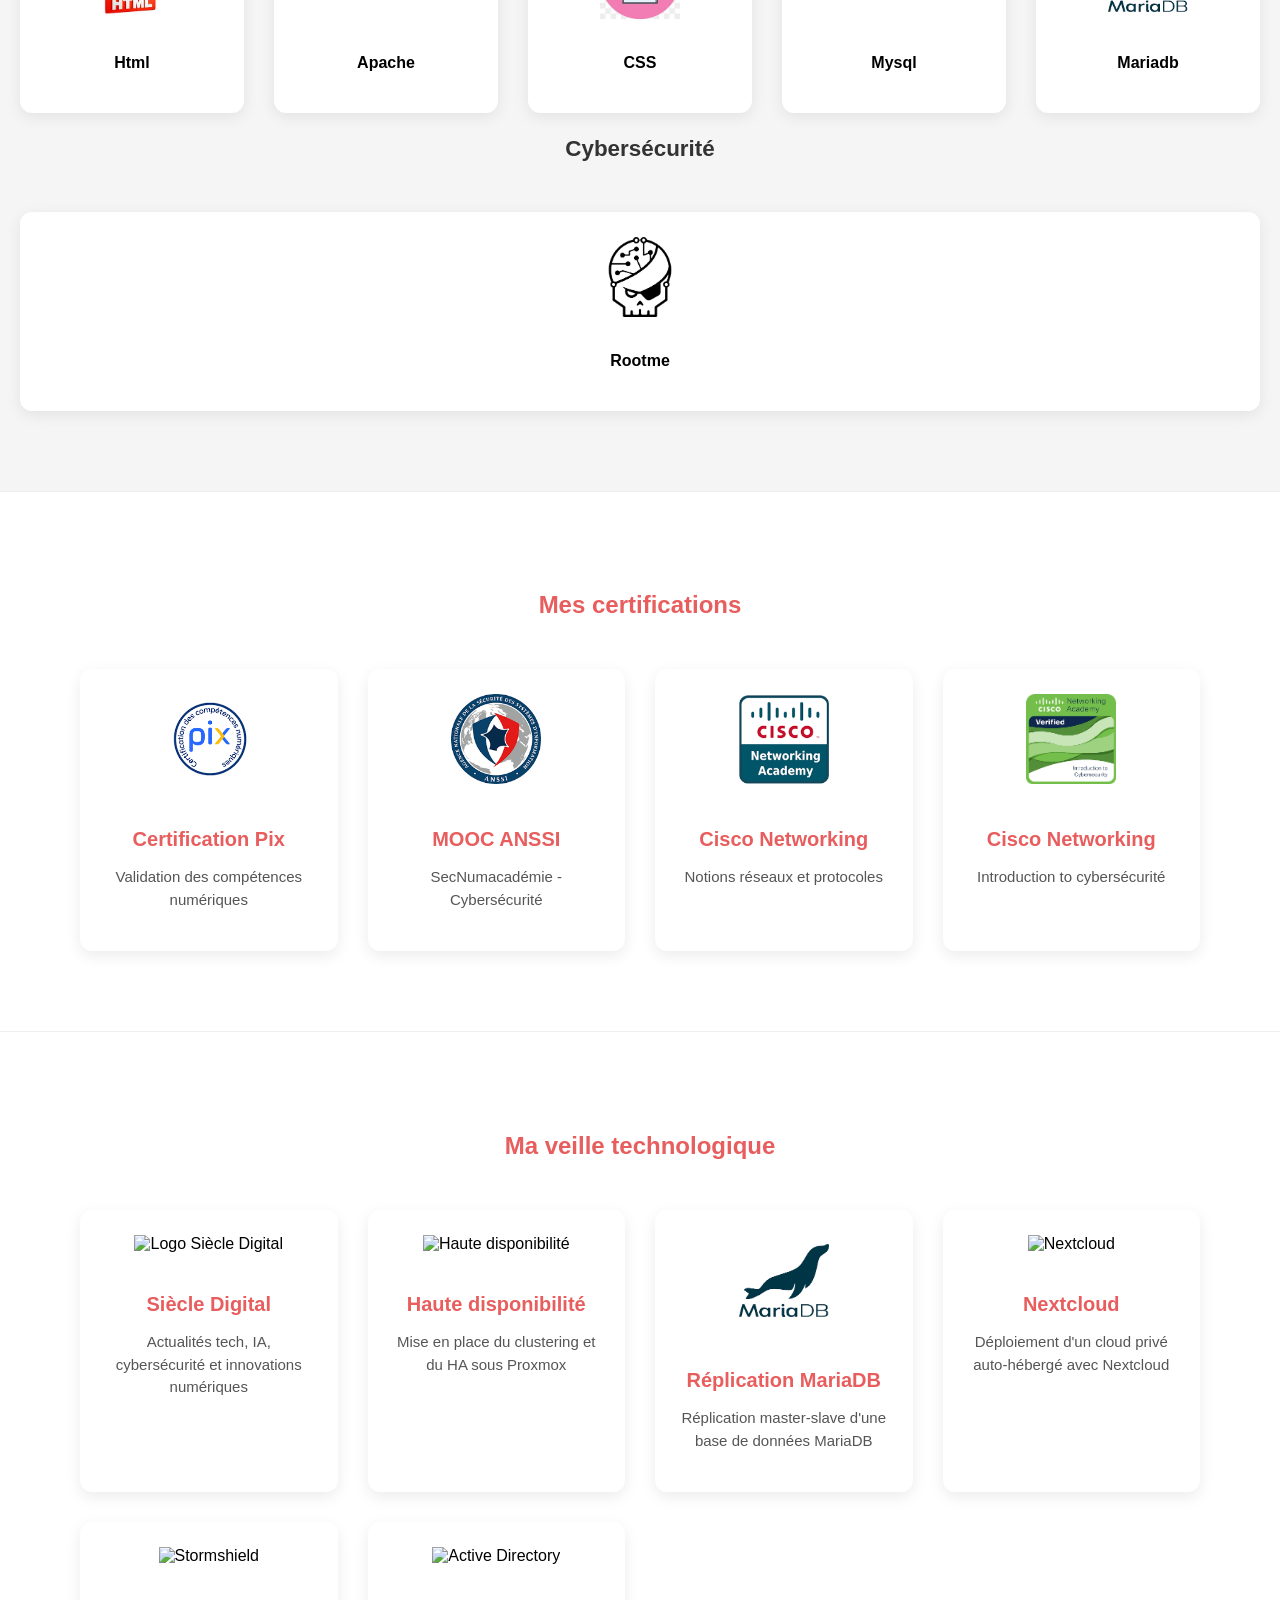
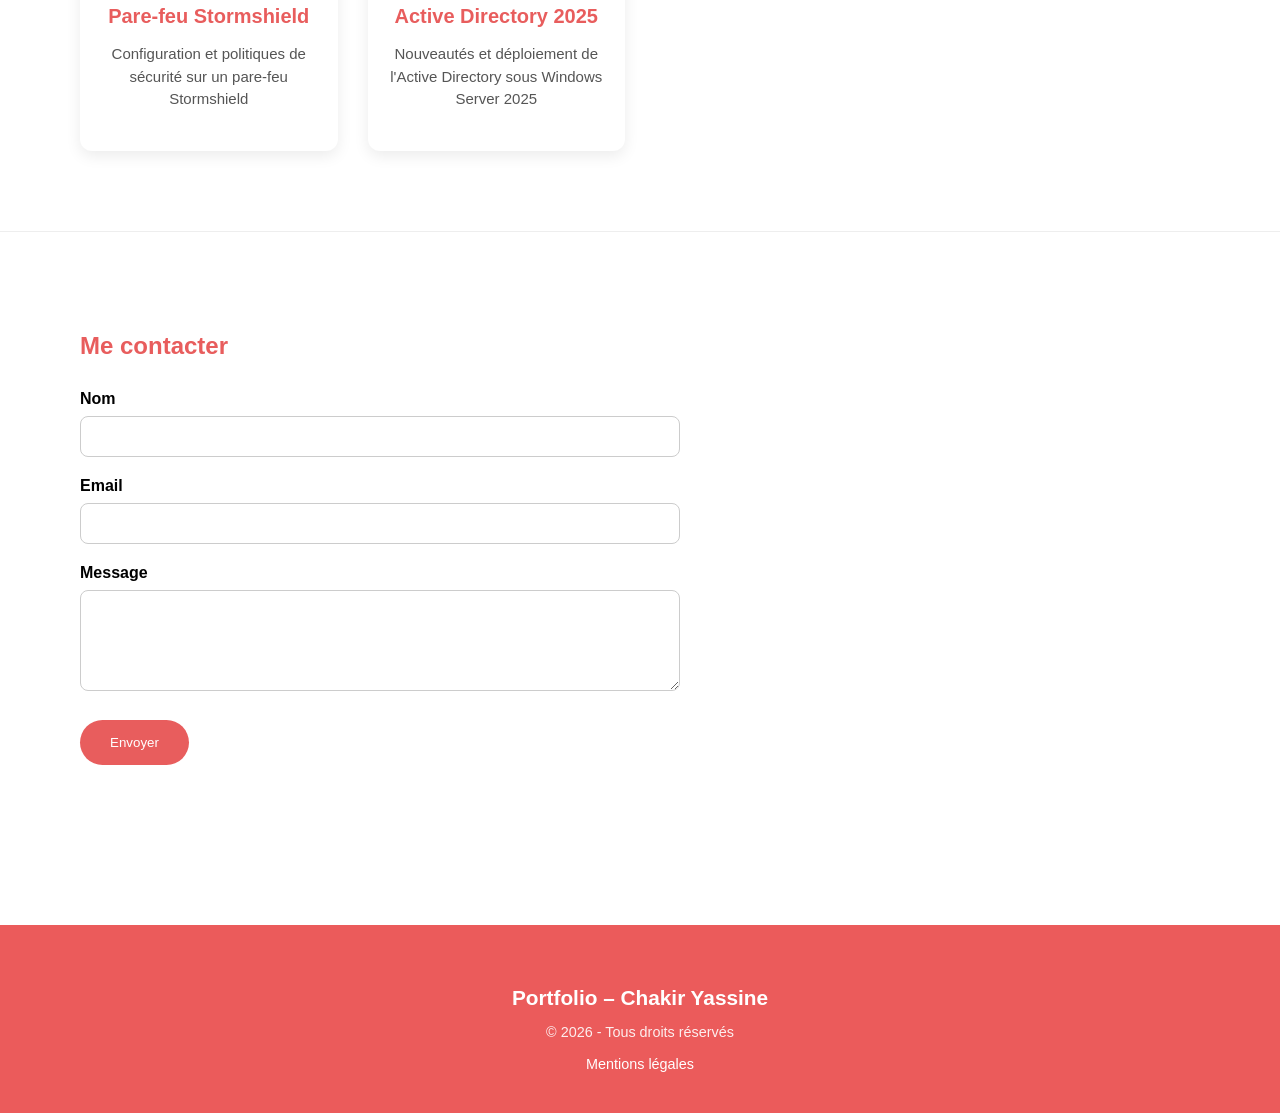
==== commit 1908e57e: "Update index.html" ====
--- a/index.html
+++ b/index.html
@@ -388,11 +388,11 @@
     <h2>Ma veille technologique</h2>
     <div class="grille-certifs">
 
-        <a href="https://www.lebigdata.fr/proxmox-ve-9-0" target="_blank" class="carte-certif" style="text-decoration:none; color:inherit;">
-            <img src="images/proxmox.png" alt="Proxmox VE 9">
-            <h3>Proxmox VE 9</h3>
-            <p>Nouveautés de l'hyperviseur open source Proxmox Virtual Environment 9</p>
-        </a>
+        <a href="https://siecledigital.fr/" target="_blank" class="carte-certif" style="text-decoration:none; color:inherit;">
+    <img src="images/siecle-digital.png" alt="Logo Siècle Digital">
+    <h3>Siècle Digital</h3>
+    <p>Actualités tech, IA, cybersécurité et innovations numériques</p>
+</a>
 
         <a href="https://www.it-connect.fr/haute-disponibilite-proxmox/" target="_blank" class="carte-certif" style="text-decoration:none; color:inherit;">
             <img src="images/ha.png" alt="Haute disponibilité">
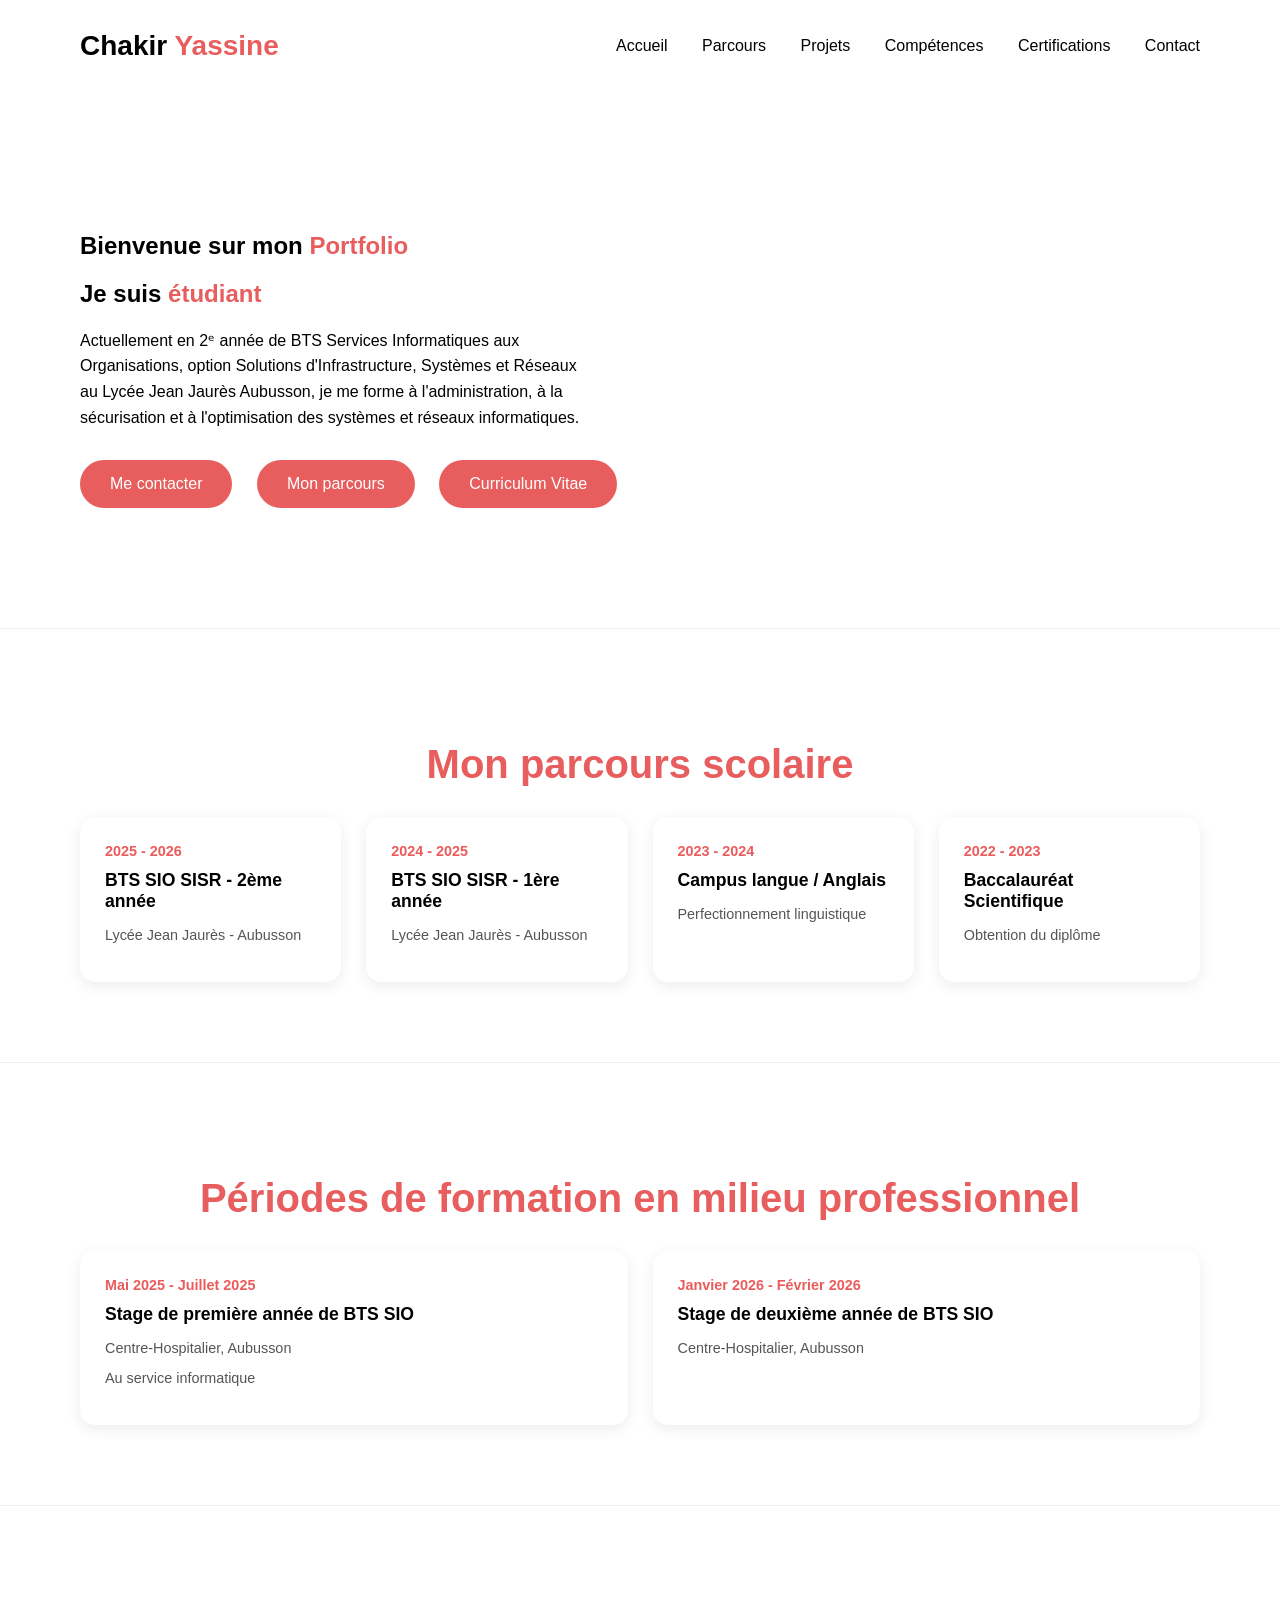
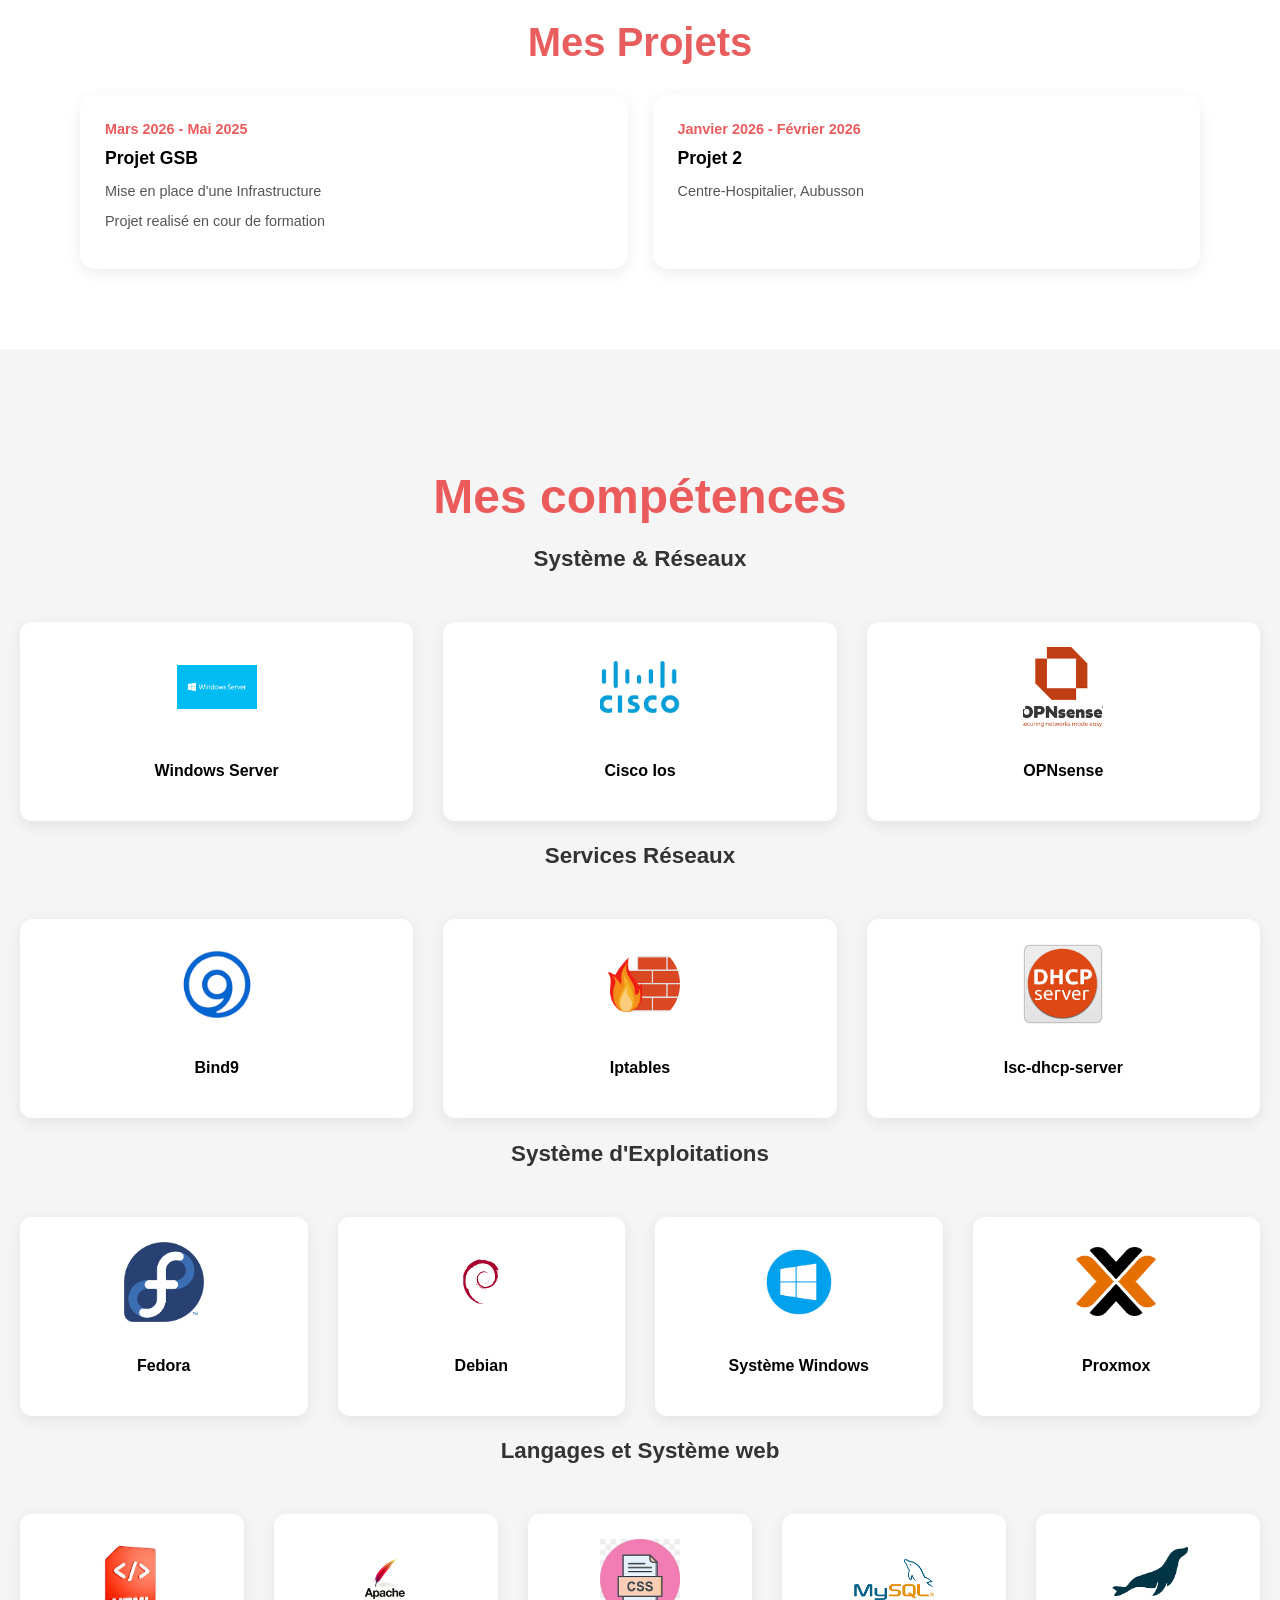
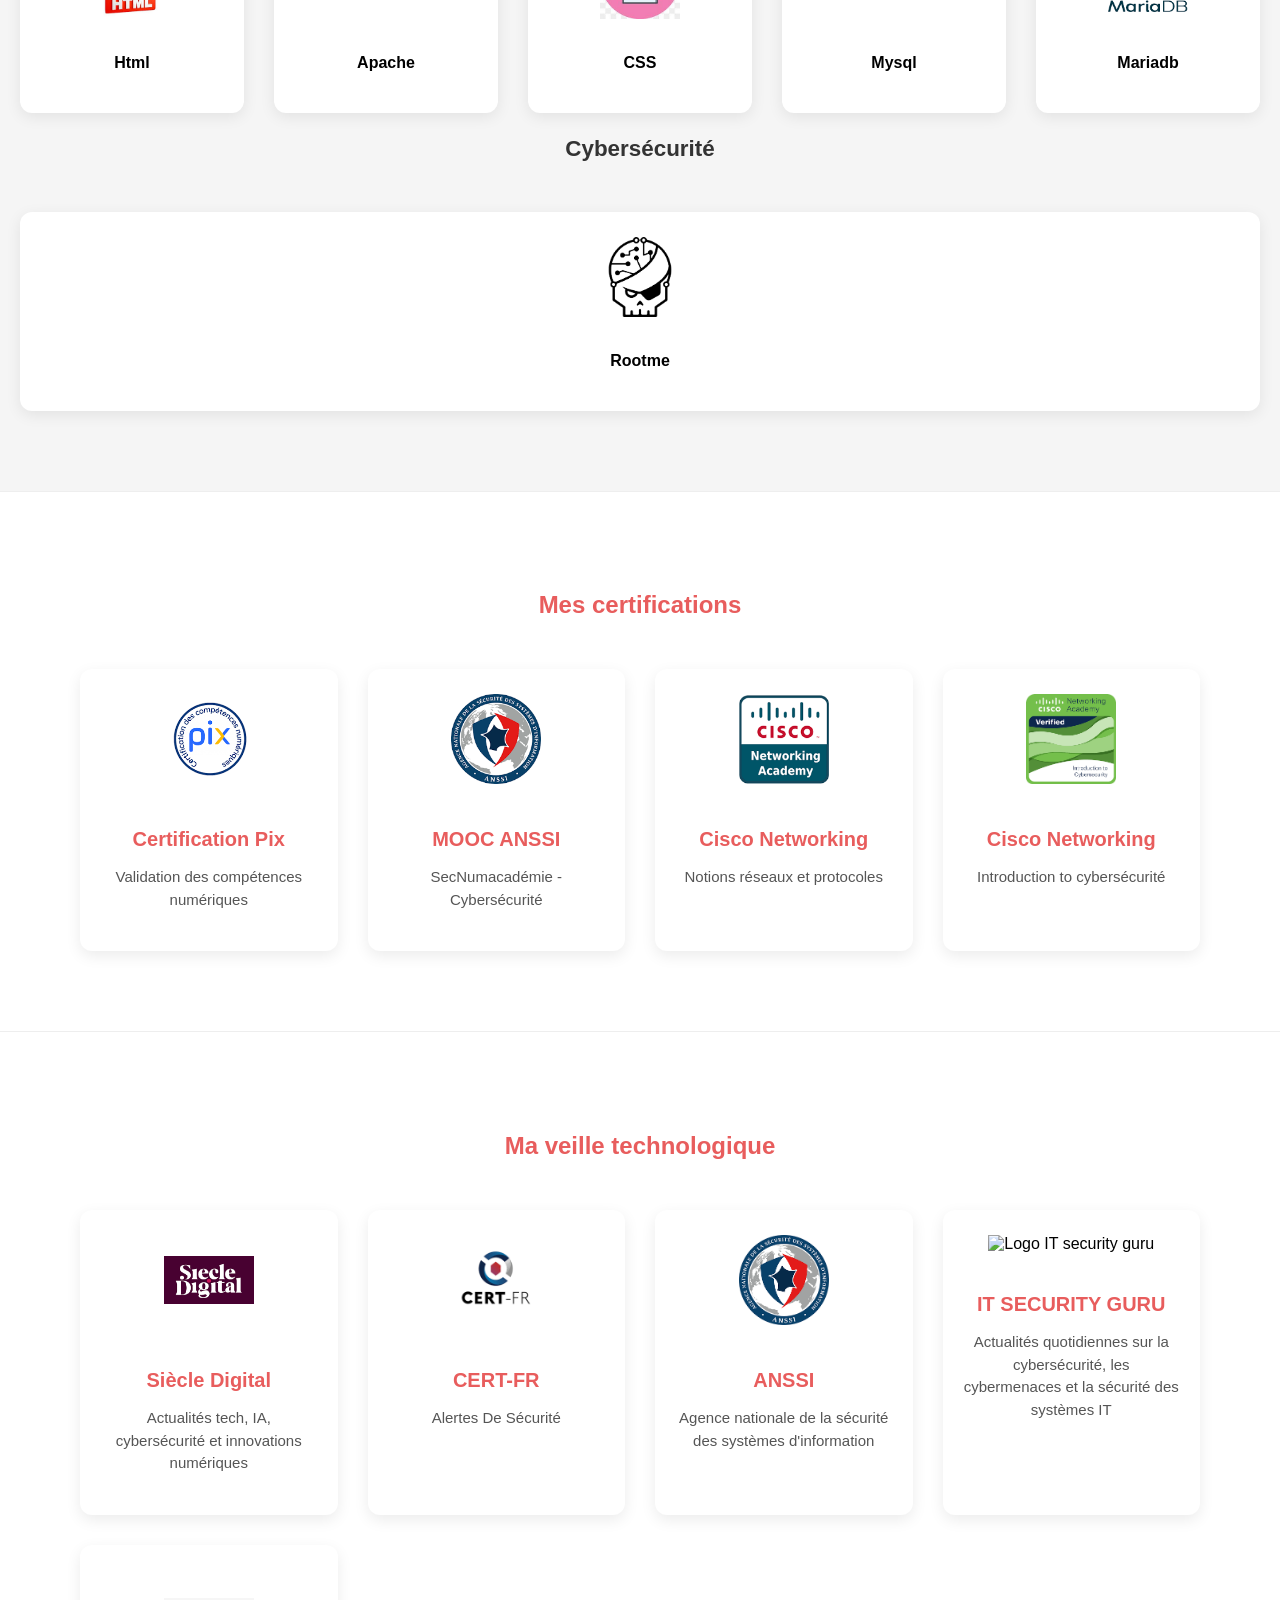
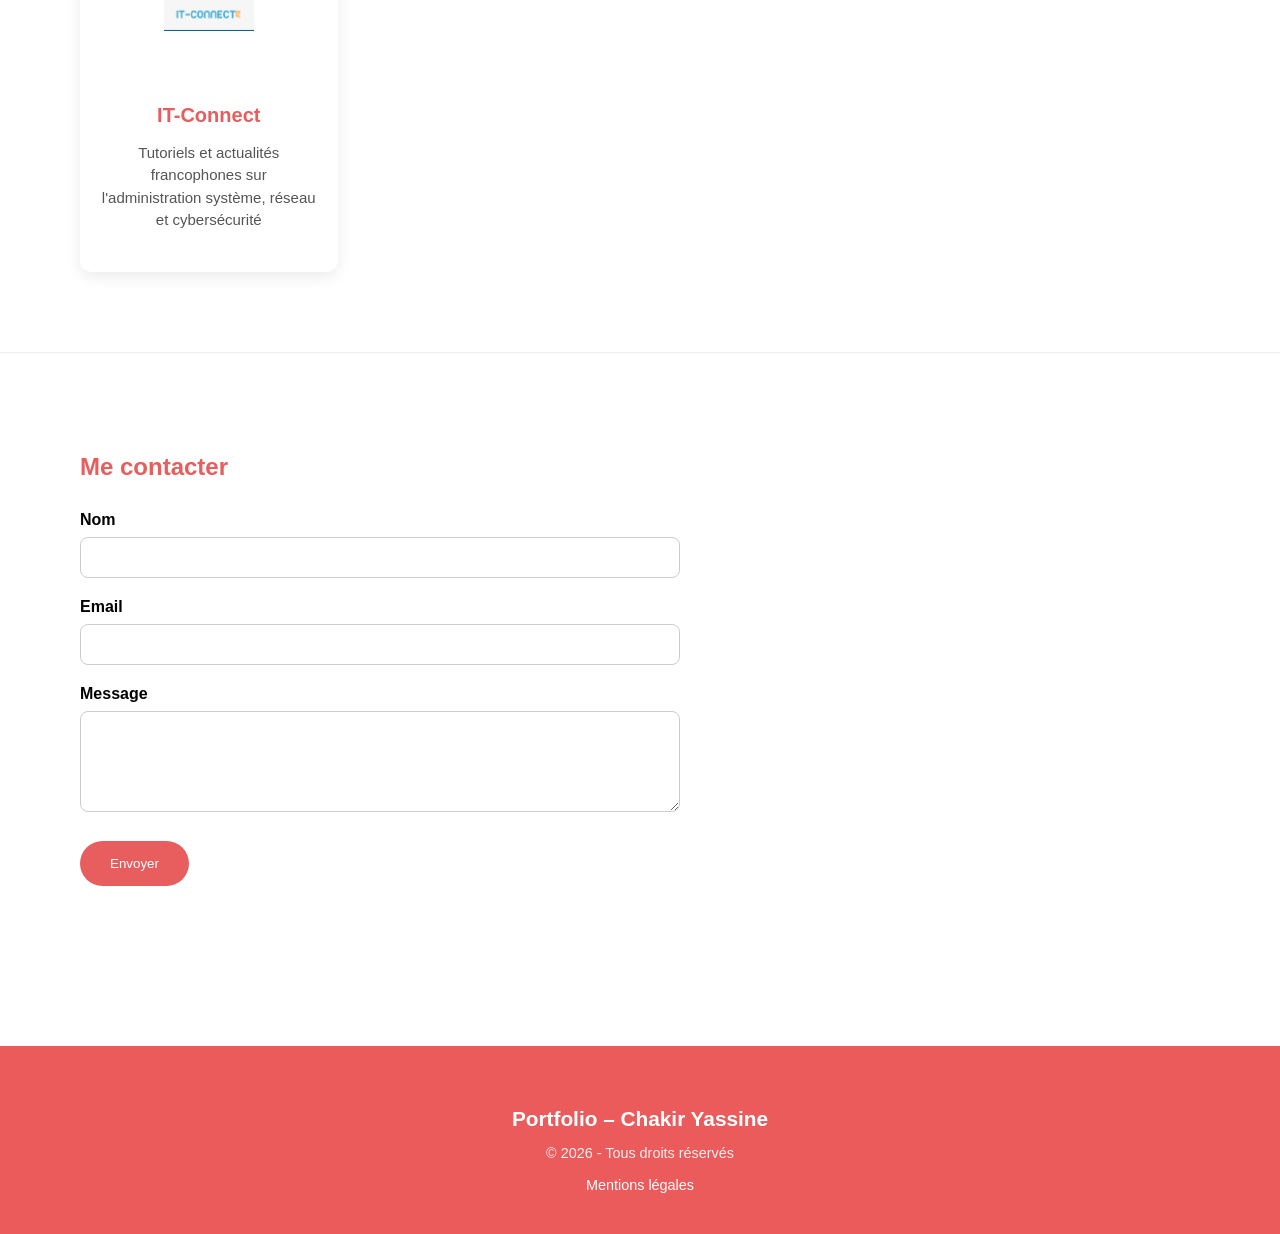
==== commit 8b6471d8: "mon portfolio" ====
--- a/index.html
+++ b/index.html
@@ -394,36 +394,31 @@
     <p>Actualités tech, IA, cybersécurité et innovations numériques</p>
 </a>
 
-        <a href="https://www.it-connect.fr/haute-disponibilite-proxmox/" target="_blank" class="carte-certif" style="text-decoration:none; color:inherit;">
-            <img src="images/ha.png" alt="Haute disponibilité">
-            <h3>Haute disponibilité</h3>
-            <p>Mise en place du clustering et du HA sous Proxmox</p>
+        <a href="https://www.cert.ssi.gouv.fr/" target="_blank" class="carte-certif" style="text-decoration:none; color:inherit;">
+            <img src="images/certa.png" alt="cert-fr">
+            <h3>CERT-FR</h3>
+            <p>Alertes De Sécurité</p>
         </a>
 
-        <a href="https://www.it-connect.fr/replication-mariadb/" target="_blank" class="carte-certif" style="text-decoration:none; color:inherit;">
-            <img src="images/mariadb.png" alt="Réplication MariaDB">
-            <h3>Réplication MariaDB</h3>
-            <p>Réplication master-slave d'une base de données MariaDB</p>
+        <a href="https://cyber.gouv.fr/" target="_blank" class="carte-certif" style="text-decoration:none; color:inherit;">
+            <img src="images/anssi.png" alt="ANSSI">
+            <h3>ANSSI</h3>
+            <p>Agence nationale de la sécurité des systèmes d'information</p>
         </a>
 
-        <a href="https://www.it-connect.fr/nextcloud-installation/" target="_blank" class="carte-certif" style="text-decoration:none; color:inherit;">
-            <img src="images/nextcloud.png" alt="Nextcloud">
-            <h3>Nextcloud</h3>
-            <p>Déploiement d'un cloud privé auto-hébergé avec Nextcloud</p>
+        <a href="https://www.itsecurityguru.org/" target="_blank" class="carte-certif" style="text-decoration:none; color:inherit;">
+            <img src="images/guru" alt="Logo IT security guru">
+            <h3>IT SECURITY GURU</h3>
+            <p>Actualités quotidiennes sur la cybersécurité, les cybermenaces et la sécurité des systèmes IT</p>
         </a>
 
-        <a href="https://www.it-connect.fr/pare-feu-stormshield/" target="_blank" class="carte-certif" style="text-decoration:none; color:inherit;">
-            <img src="images/stormshield.png" alt="Stormshield">
-            <h3>Pare-feu Stormshield</h3>
-            <p>Configuration et politiques de sécurité sur un pare-feu Stormshield</p>
+        <a href="https://www.it-connect.fr/" target="_blank" class="carte-certif" style="text-decoration:none; color:inherit;">
+            <img src="images/connect.png" alt="it connect">
+            <h3>IT-Connect</h3>
+            <p>Tutoriels et actualités francophones sur l'administration système, réseau et cybersécurité</p>
         </a>
 
-        <a href="https://www.it-connect.fr/active-directory-windows-server-2025/" target="_blank" class="carte-certif" style="text-decoration:none; color:inherit;">
-            <img src="images/ad.png" alt="Active Directory">
-            <h3>Active Directory 2025</h3>
-            <p>Nouveautés et déploiement de l'Active Directory sous Windows Server 2025</p>
-        </a>
-
+       
     </div>
 </section>
 	
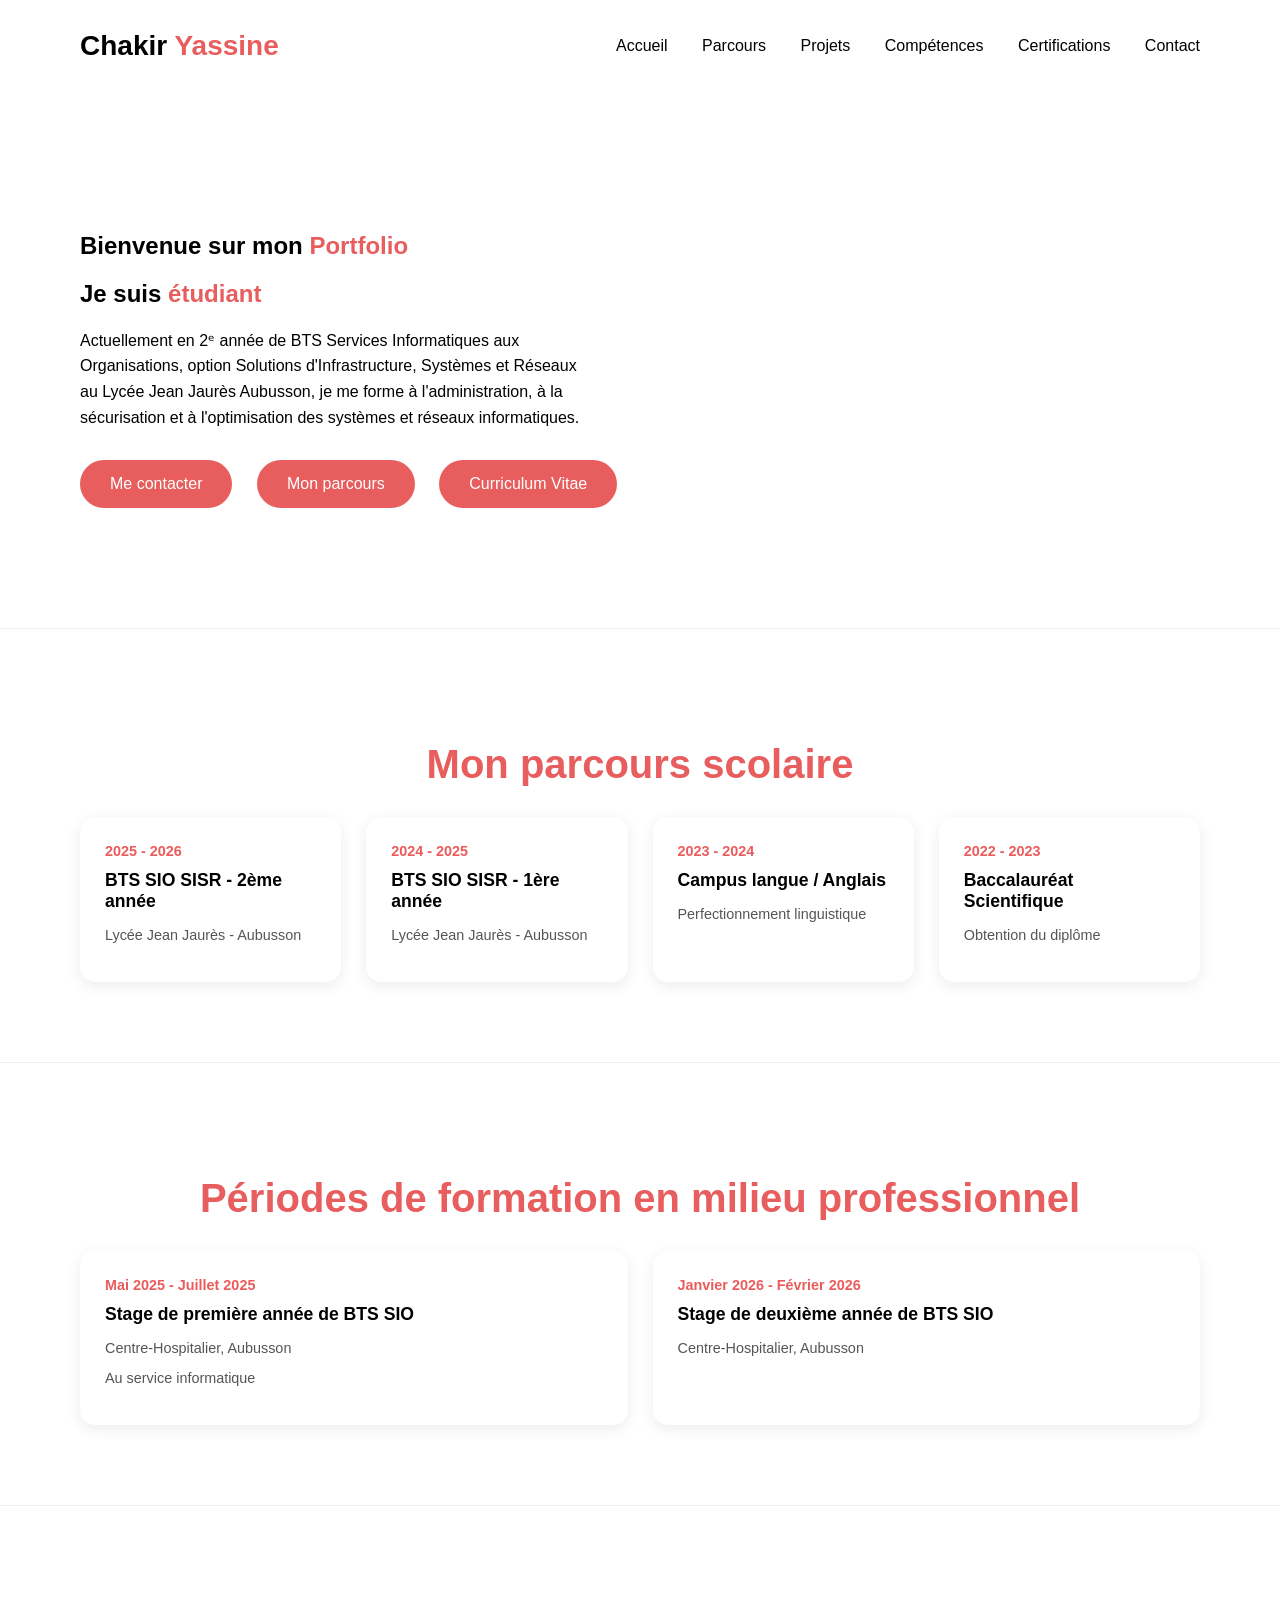
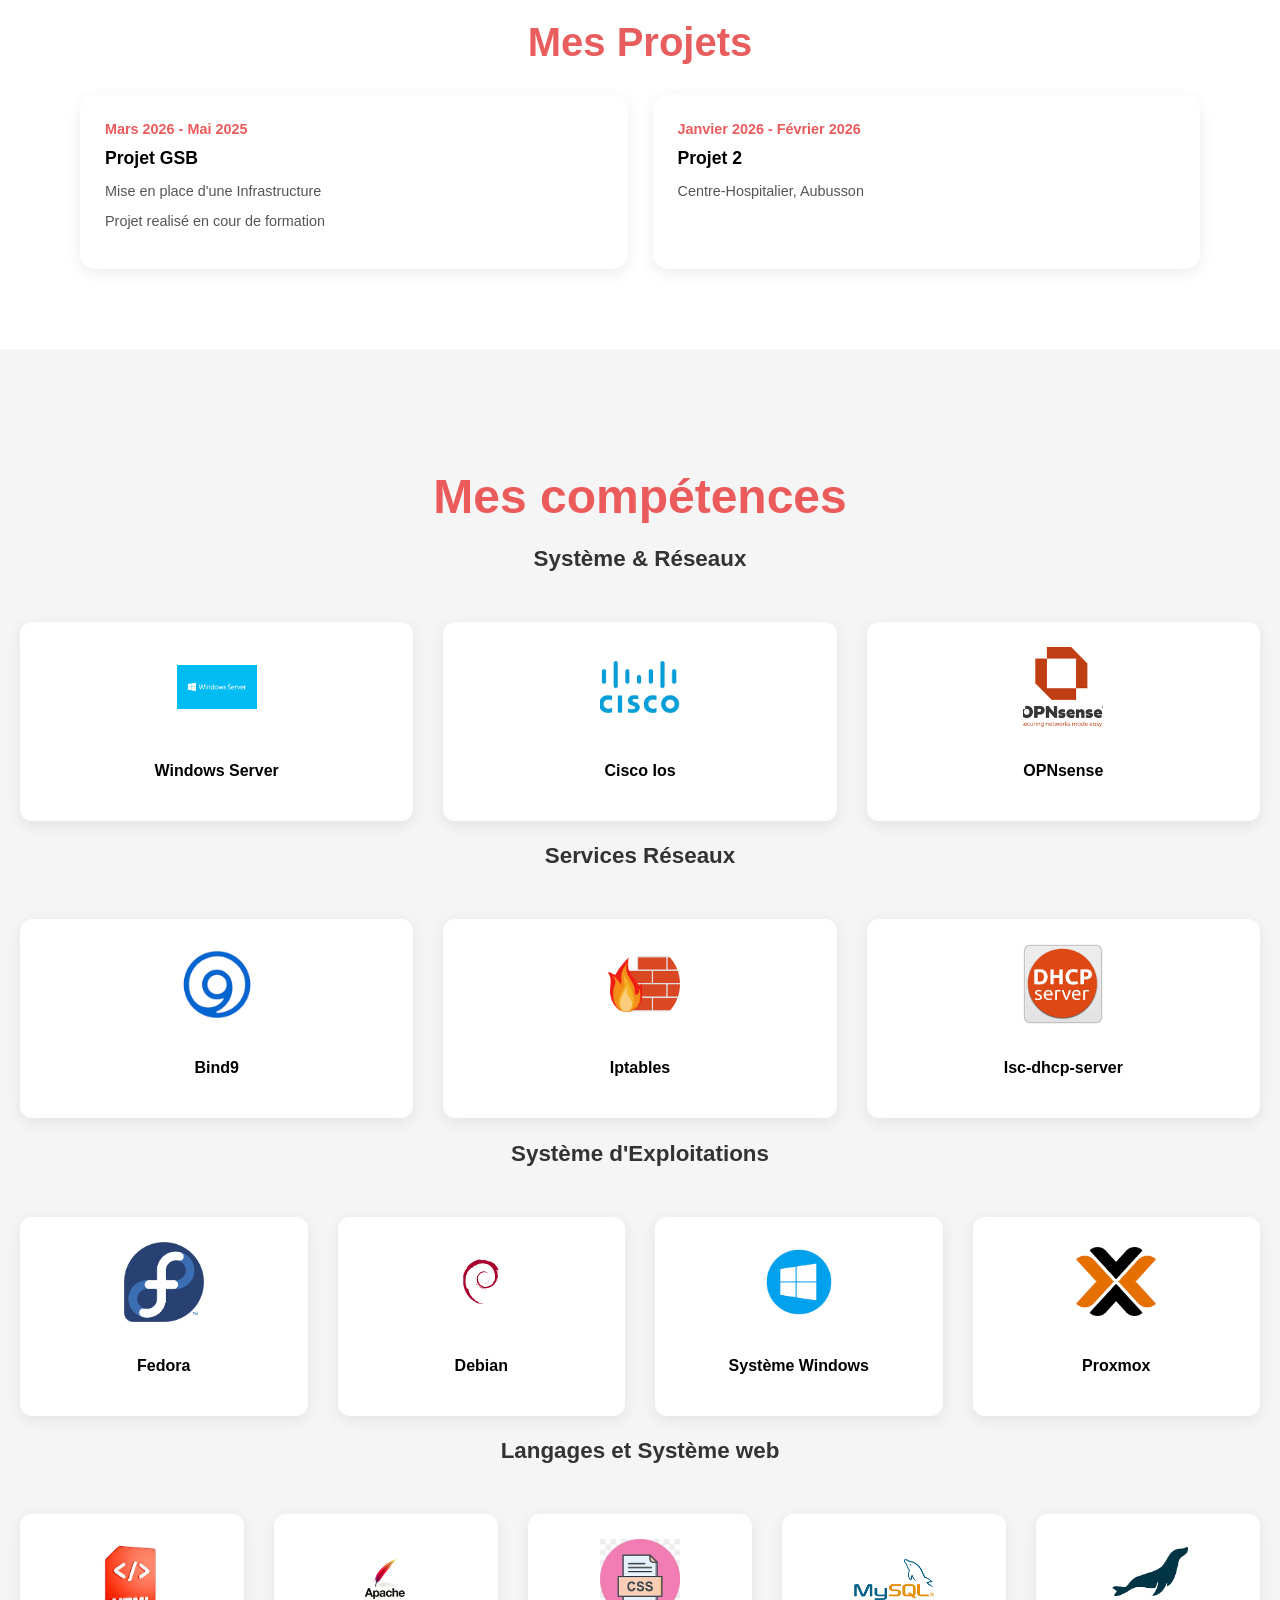
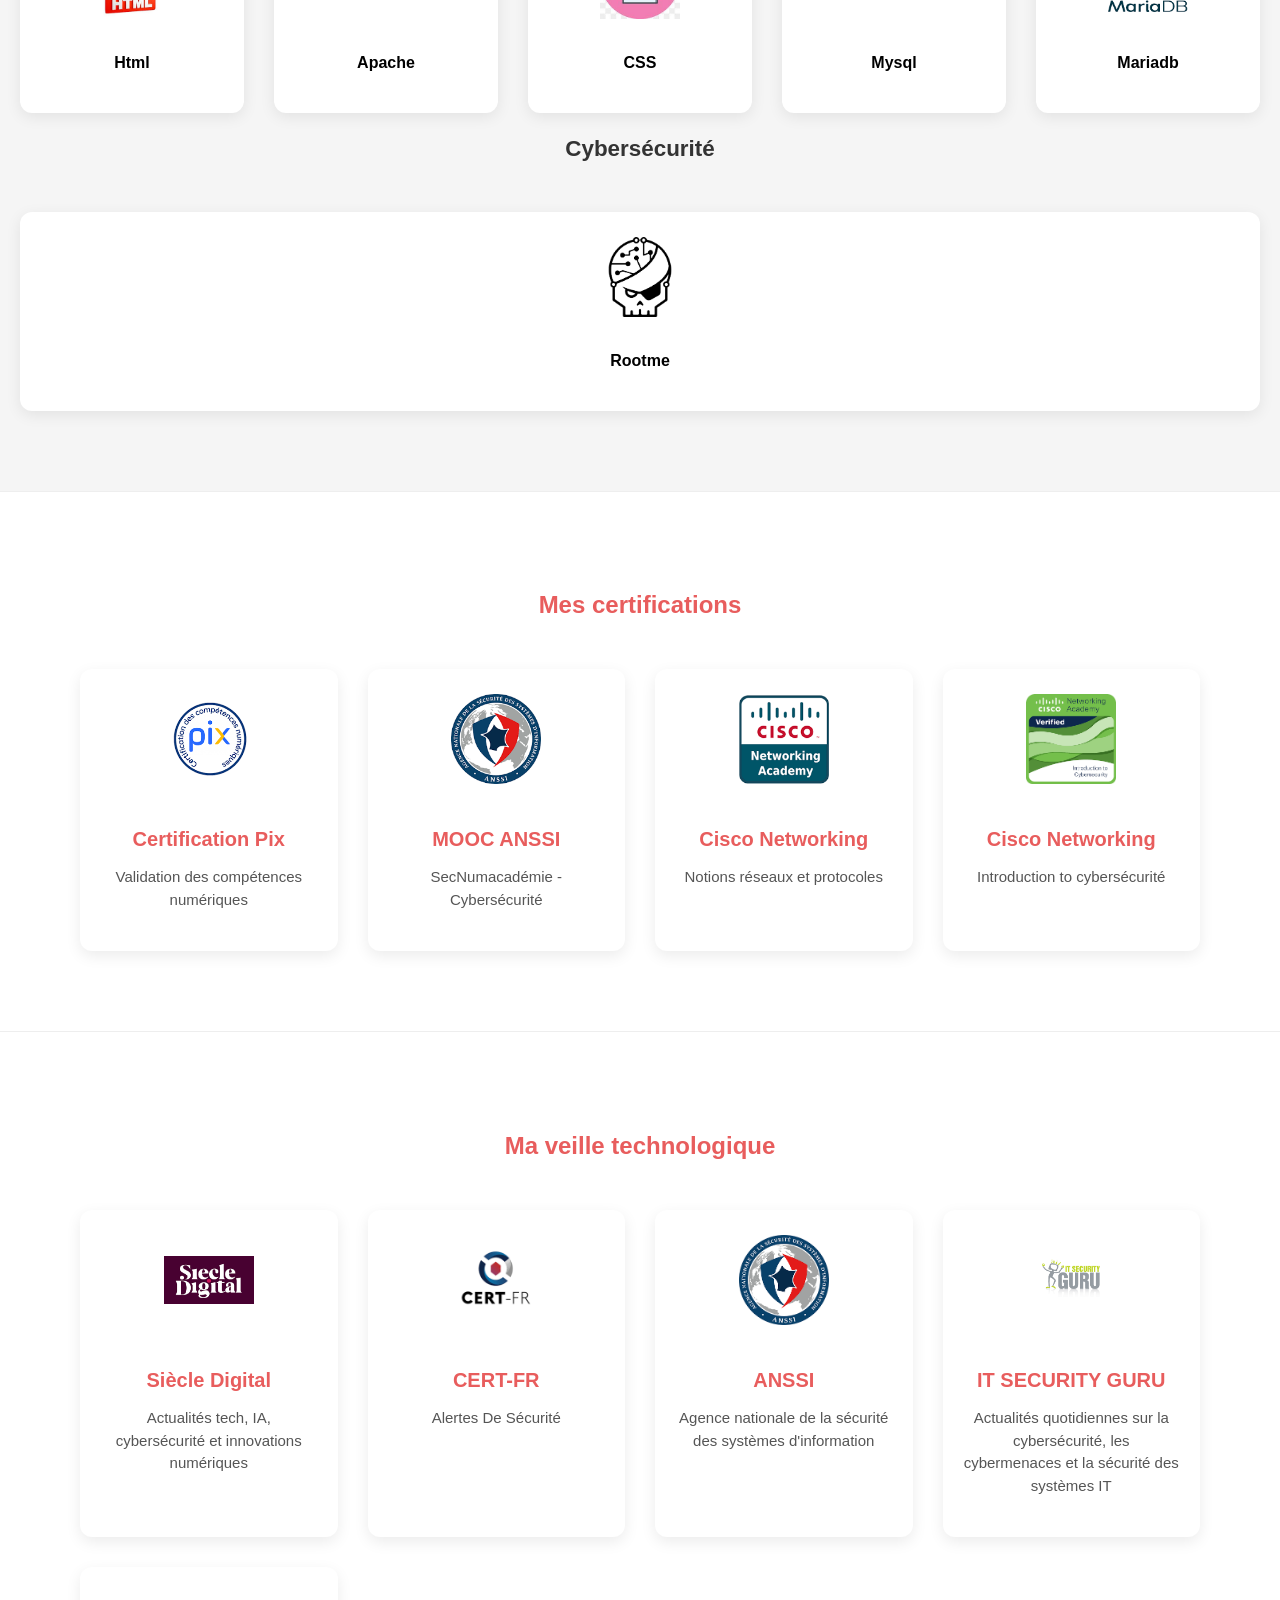
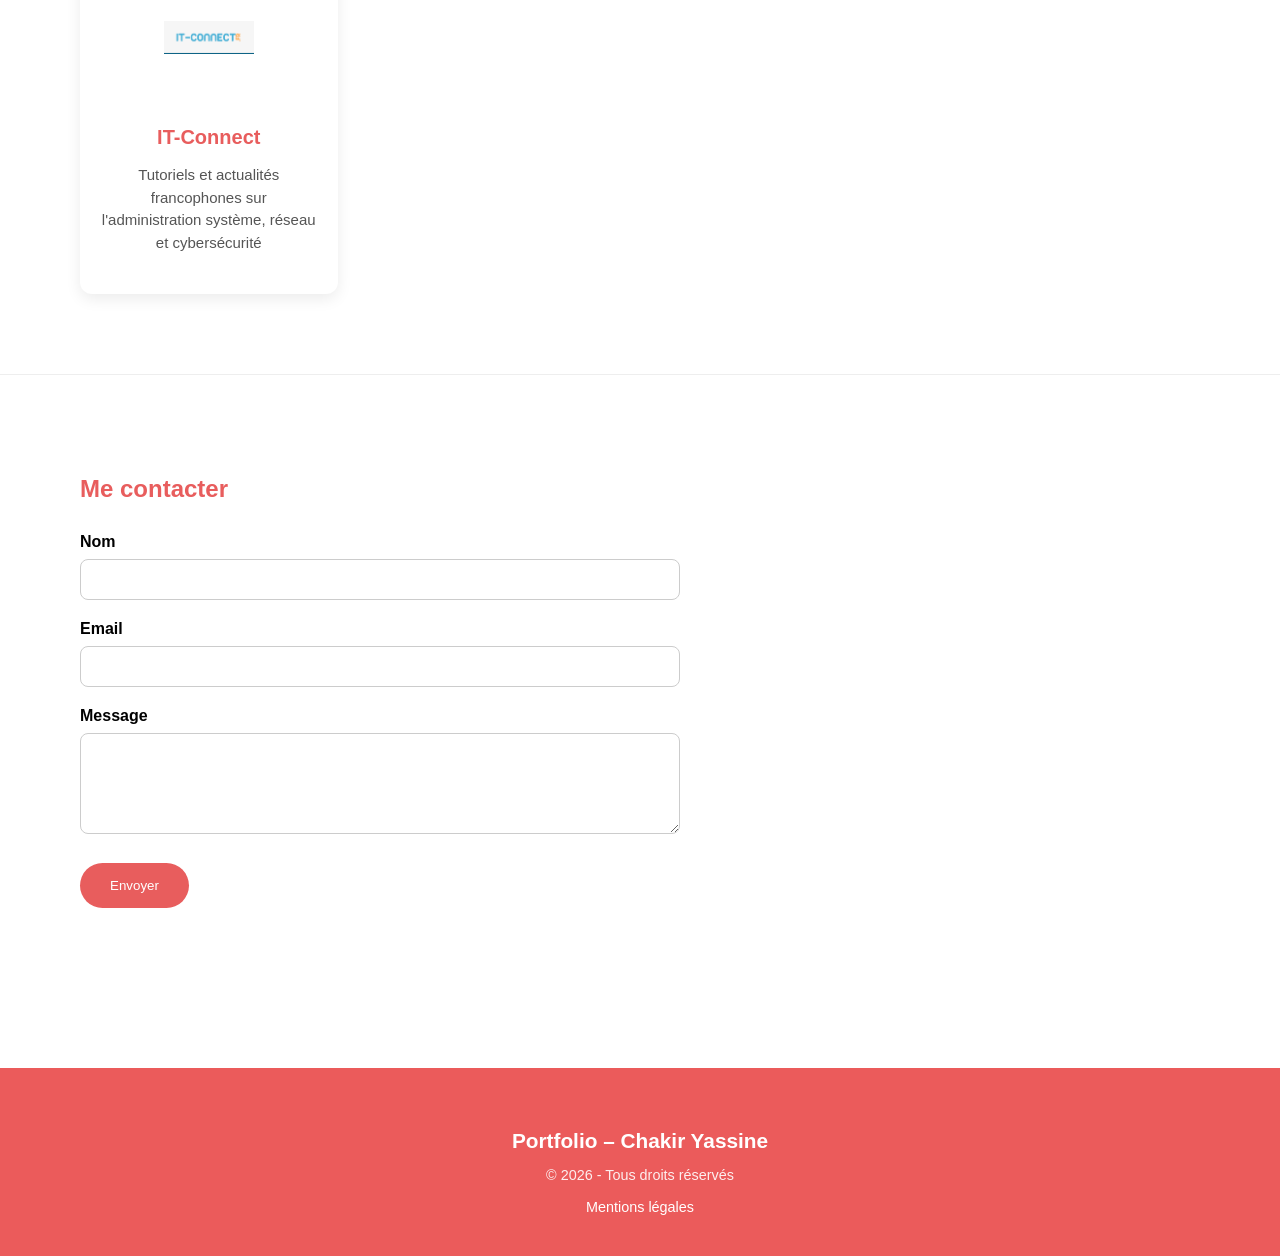
==== commit 1fb9d203: "Update index.html" ====
--- a/index.html
+++ b/index.html
@@ -407,7 +407,7 @@
         </a>
 
         <a href="https://www.itsecurityguru.org/" target="_blank" class="carte-certif" style="text-decoration:none; color:inherit;">
-            <img src="images/guru" alt="Logo IT security guru">
+            <img src="images/guru.png" alt="Logo IT security guru">
             <h3>IT SECURITY GURU</h3>
             <p>Actualités quotidiennes sur la cybersécurité, les cybermenaces et la sécurité des systèmes IT</p>
         </a>
